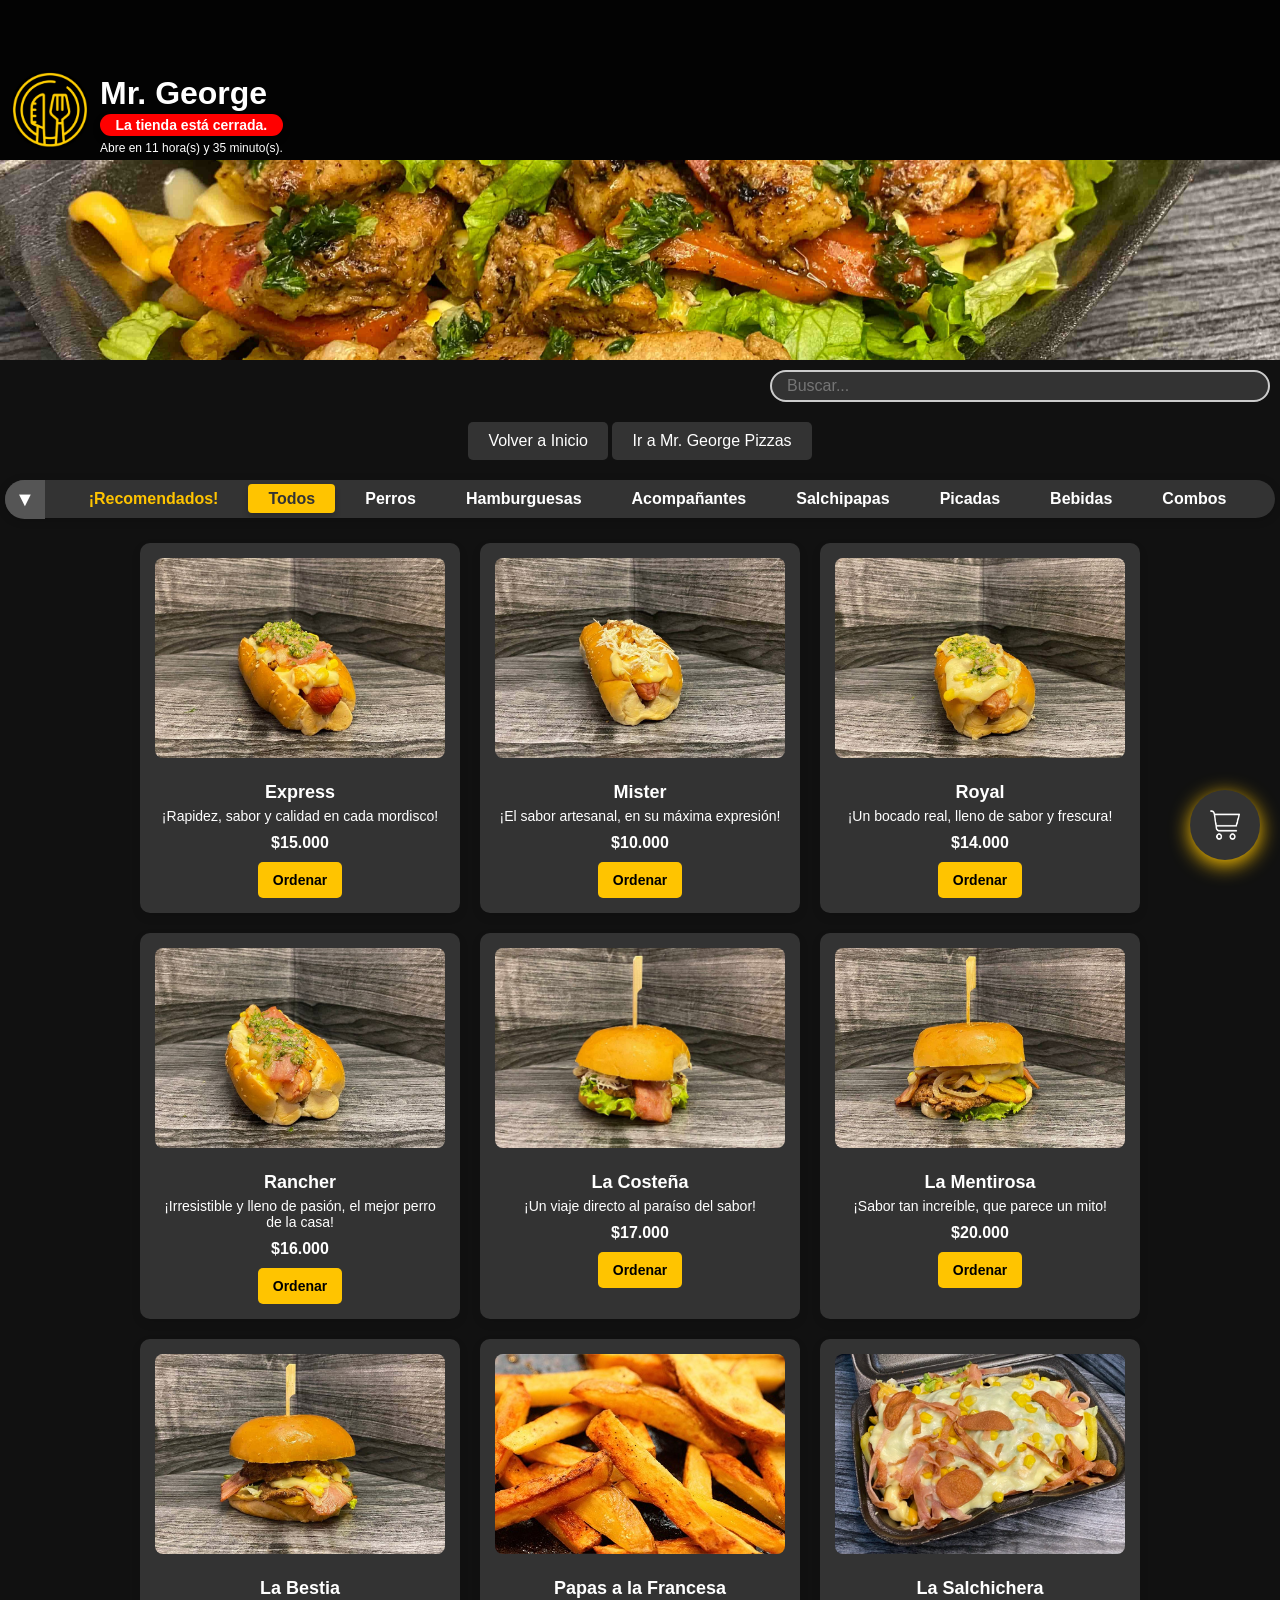
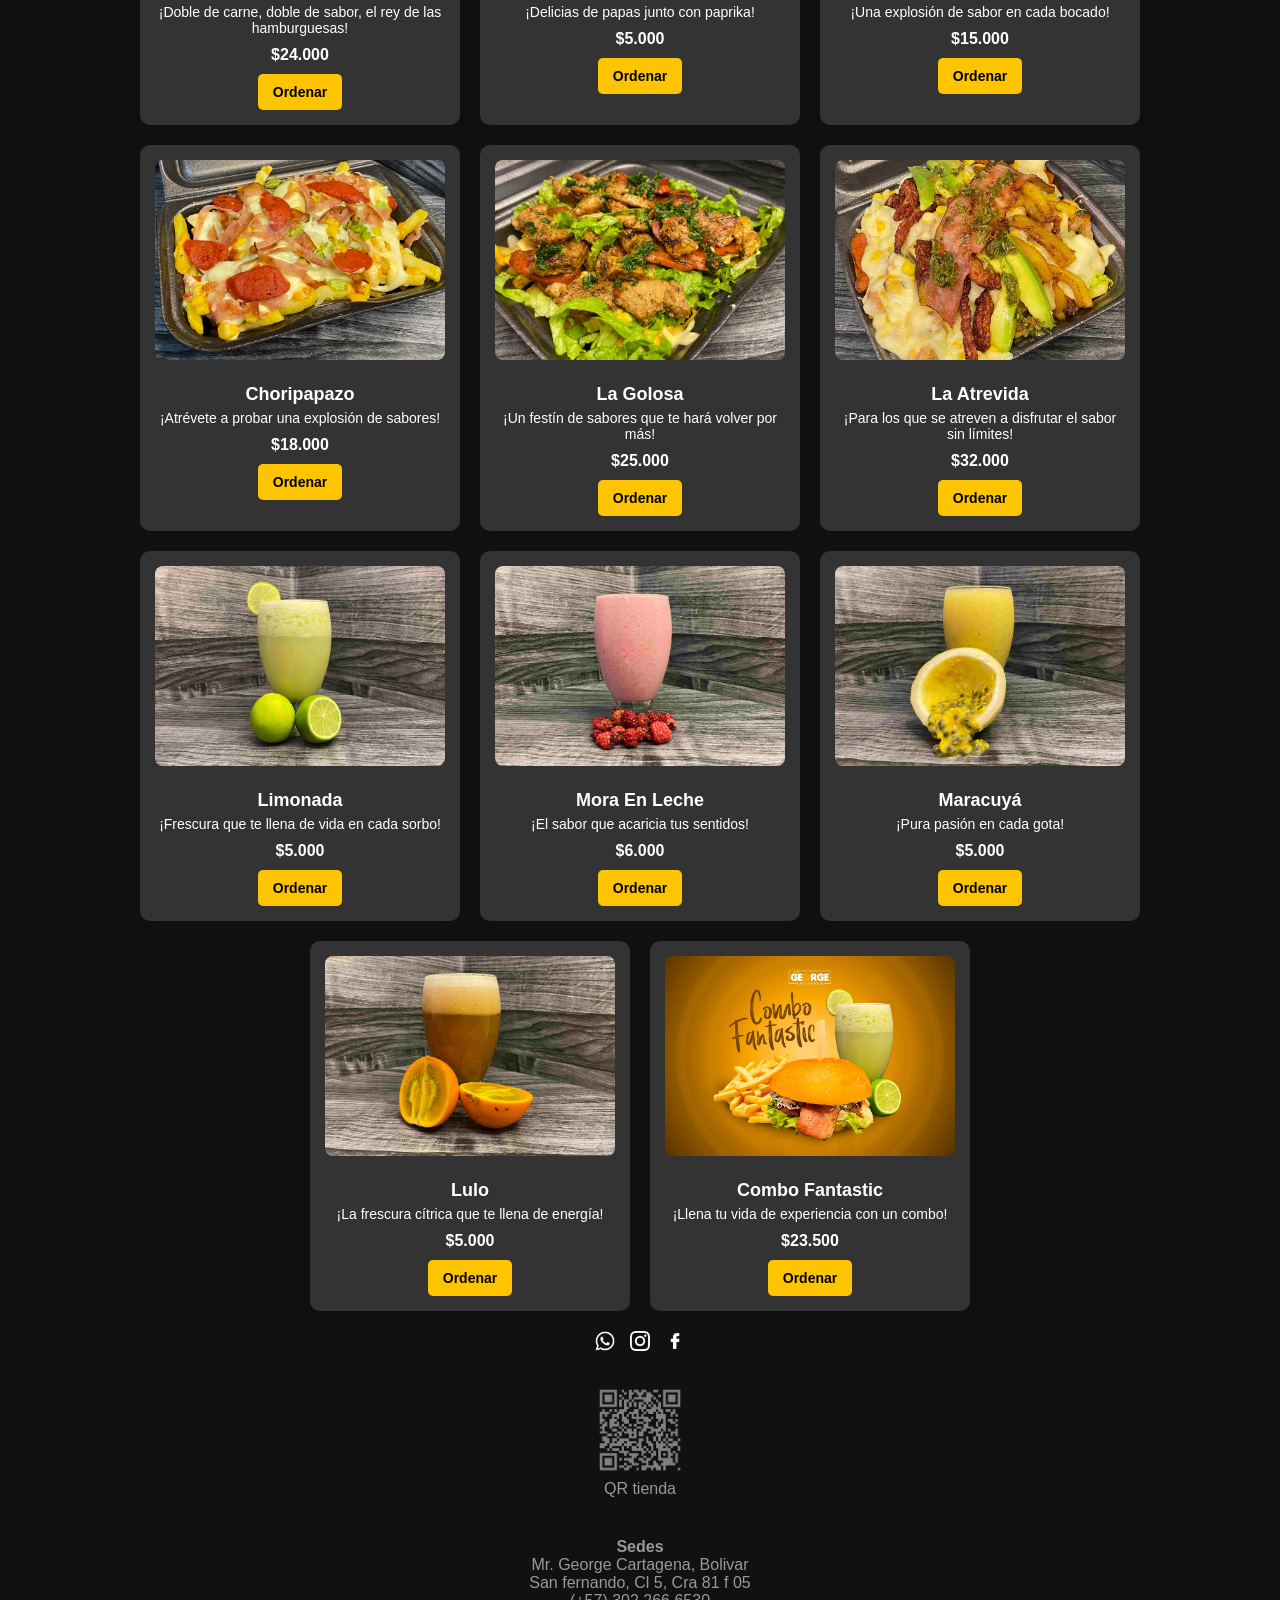
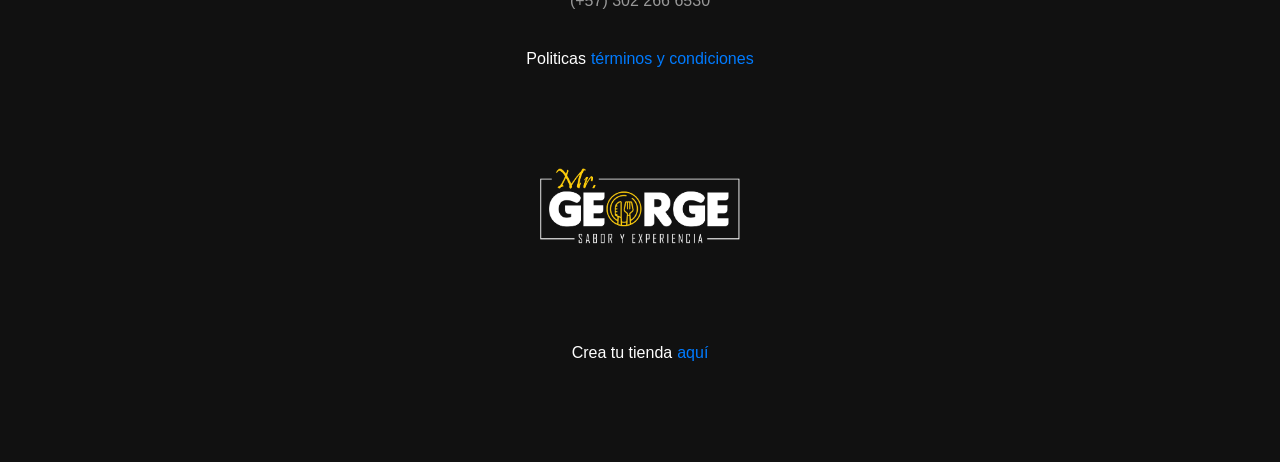
==== index.html @ 13115679 "prueba de tienda con mr pizzas" ====
<!DOCTYPE html>
<html lang="es">

<head>
    <meta charset="UTF-8">
    <meta name="viewport" content="width=device-width, initial-scale=1.0, maximum-scale=1, user-scalable=no">
    <link rel="stylesheet" href="style.css">
    <title>Mr. George</title>
    <link rel="icon" type="image/png" href="icono_tienda_inicio.png">
</head>

<body>

<!-- Animación de carga con una imagen giratoria y texto
<div id="welcome-loader" class="loader" style="display: flex;">
    <img src="img/icono_tienda.png" alt="Cargando..." class="loader-image">
    <p id="welcome-text">Cargando...</p>
</div>-->

    <header>
        <div id="encabezado">
            <!-- Logo -->
            <img id="logo" src="img/iconos/icono_tienda.png" alt="Mr. George"
                onclick="window.location.href='index.html'">

            <div id="textoprincipal">
                <h1>Mr. George</h1>
                <div id="estado-tienda">
                </div>
                <p id="horario-tienda"></p>
    </header>

    <div class="floating-banner">
        <div id="logobarra">
            <img src="img/logo.png" alt="Mr. George">
        </div>

    </div>



    <button id="floating-cart" onclick="window.location.href='carrito.html'">
        <img src="img/iconos/carrito.png" alt="Carrito" id="cart-icon">
        <span id="cart-count">0</span> <!-- Contador para mostrar la cantidad de productos -->
        <div id="notification" class="notification"></div>
    </button>
    </div>

    <button id="scrollTopButton">
        <img src="img/iconos/volverarriba.png" alt="volver arriba" id="volverarribaimg">
    </button>





    <div id="anuncios">
        <img src="anuncios/ILUSTRACION1.jpg" alt="anuncio">
        <!--<p>¡FELIZ NAVIDAD Y UN PRÓSPERO AÑO NUEVO!</p>-->
    </div>

    <div id="buscador">
        <input type="text" id="search-input" placeholder="Buscar..." oninput="searchProducts()">
    </div>

    <div id="seccion-navegacion">
        <button onclick="window.location.href='index.html'">Volver a Inicio</button>
        <button onclick="window.location.href='indexpizza.html'">Ir a Mr. George Pizzas</button>
    </div>

    
    <!-- Menú de navegación -->
    <div id="navegadorylista">
        <div class="dropdown-container">
            <a href="#" class="custom-dropdown-toggle" onclick="toggleCategoryDropdown(event)"><span>▼</span></a>
            <ul class="custom-dropdown-menu">
                <li><a id="recomendadoslist" href="#" onclick="activateCategoryLink('recomendados')">¡Recomendados!</a></li>
                <li><a href="#" onclick="activateCategoryLink('todos')">Todos</a></li>
                <li><a href="#" onclick="activateCategoryLink('perros')">Perros</a></li>
                <li><a href="#" onclick="activateCategoryLink('hamburguesas')">Hamburguesas</a></li>
                <li><a href="#" onclick="activateCategoryLink('acompañantes')">Acompañantes</a></li>
                <li><a href="#" onclick="activateCategoryLink('salchipapas')">Salchipapas</a></li>
                <li><a href="#" onclick="activateCategoryLink('picadas')">Picadas</a></li>
                <li><a href="#" onclick="activateCategoryLink('bebidas')">Bebidas</a></li>
                <li><a href="#" onclick="activateCategoryLink('combos')">Combos</a></li>
            </ul>
        </div>

        <nav>
            <ul>
                <li><a id="recomendados" href="#" onclick="displayProducts('recomendados')">¡Recomendados!</a></li>
                <li><a href="#" onclick="displayProducts('todos')">Todos</a></li>
                <li><a href="#" onclick="displayProducts('perros')">Perros</a></li>
                <li><a href="#" onclick="displayProducts('hamburguesas')">Hamburguesas</a></li>
                <li><a href="#" onclick="displayProducts('acompañantes')">Acompañantes</a></li>
                <li><a href="#" onclick="displayProducts('salchipapas')">Salchipapas</a></li>
                <li><a href="#" onclick="displayProducts('picadas')">Picadas</a></li>
                <li><a href="#" onclick="displayProducts('bebidas')">Bebidas</a></li>
                <li><a href="#" onclick="displayProducts('combos')">Combos</a></li>
            </ul>
        </nav>

    </div>

    <section id="product-list">
        <!-- Los productos se mostrarán aquí dinámicamente -->
    </section>

    <!-- Modal para ver detalles del producto -->
    <div id="product-modal" class="modal">
        <div class="modal-content">
            <span class="close" onclick="closeModal()">&times;</span>
            <h2 id="modal-product-name"></h2>
            <img id="modal-product-image" src="" alt="Imagen del Producto" class="modal-product-image">
            <p id="modal-product-description"></p>

                <!-- Opción para agregar papas (solo para productos con id 1, 2, 3) -->
                <div id="add-fries-container" style="display: none;">
                    <label for="add-fries">¿Deseas agregar papas?</label>
                    <input type="checkbox" id="add-fries" name="add-fries">
                </div>

            <p><strong>$<span id="modal-product-price"></span></strong></p>
            <textarea id="modal-product-instructions" placeholder="Añade tus indicaciones..."></textarea>


            <div class="quantity-control">
                <button type="button" id="decrement" onclick="changeQuantity(-1)">-</button>
            
                <input type="text" id="modal-quantity" value="1" oninput="updateTotalPrice()">
            
                <button type="button" id="increment" onclick="changeQuantity(1)">+</button>
            </div>
            
            <!-- Botón de agregar al carrito, se actualiza con el precio total -->
            <button id="add-to-cart-button" onclick="addToCartFromModal()">Agregar al carrito</button>
            
        </div>
    </div>
    </div>

    <div id="redessociales">
        <a href="https://api.whatsapp.com/message/RR4ZENOC2S25D1?autoload=1&app_absent=0">
            <img src="img/redes/whatsapp.png" alt="Whatsapp" id="logoredes">
        </a>

        <a href="https://www.instagram.com/mr_ge0rge/">
            <img src="img/redes/instagram.png" alt="Instagram" id="logoredes">
        </a>

        <a href="https://www.facebook.com/MISTERGE0RGE">
            <img src="img/redes/facebook.png" alt="Facebook" id="logoredes">
        </a>
    </div>

    <div id="qrcontenedor">
        <img src="img/iconos/qrtienda.png" alt="qrtienda" id="qrtienda">
        <p>QR tienda</p>
    </div>

    <div id="direcciontienda">
        <p><strong>Sedes</strong><br>
            Mr. George Cartagena, Bolivar<br>
            San fernando, Cl 5, Cra 81 f 05<br>
            <span class="telefono">(+57) 302 266 6530</span>
    </div>


    <div class="terms-container">
        <label class="terms-label">
            Politicas<a href="terms.html" target="_blank" class="link">términos y condiciones</a>
        </label>
    </div>


    <div id="fotofinalcontenedor">
        <img src="img/logo.png" alt="Mr George" id="fotofinal">
    </div>

    <div class="creatutienda">
        <label class="creatutienda-label">
            Crea tu tienda<a href="https://wa.me/573022666530?text=%C2%A1Hola!%20Quiero%20crear%20mi%20tienda"
                target="_blank" class="link">aquí</a>
        </label>
    </div>

    <script src="script.js"></script>

</body>

</html>
---- style.css ----
/* Reset básico para eliminar márgenes y rellenos por defecto */
* {
    margin: 0;
    padding: 0;
    box-sizing: border-box;
}

/* Fondo y estilo básico del body */
body {
    font-family: Arial, sans-serif;
    background-color: #111;
    color: #333;
}


/* Estilo del loader de bienvenida */
.loader {
    position: fixed;
    top: 0;
    left: 0;
    width: 100%;
    height: 100%;
    background-color: #333; /* Fondo oscuro */
    display: flex;
    justify-content: center;
    align-items: center;
    z-index: 9999;
    flex-direction: column; /* Alinea el texto y la imagen en una columna */
    text-align: center; /* Centra el texto */
}

/* Estilo para la imagen */
.loader-image {
    width: 100px; /* Ajusta el tamaño de la imagen */
    height: 100px;
    animation: pulse 1.5s ease-in-out infinite; /* Animación de palpitar */
    margin-bottom: 15px; /* Espacio entre la imagen y el texto */
}

/* Animación de palpitar (escala hacia arriba y hacia abajo) */
@keyframes pulse {
    0% {
        transform: scale(1); /* Tamaño original */
    }
    50% {
        transform: scale(1.2); /* Aumenta el tamaño */
    }
    100% {
        transform: scale(1); /* Vuelve al tamaño original */
    }
}

/* Estilo para el texto */
#welcome-text {
    font-size: 18px;
    color: #fff; /* Color blanco para el texto */
    animation: fadeInText 6s ease-out; /* Animación para que el texto aparezca con efecto */
}












/* Encabezado del menú */
header {
    /*background-image: url('img/Mr.\ George\ foto.jpg');*/
    background-size: cover;
    background-position: center;
    background-repeat: no-repeat;
    background-color: rgba(0, 0, 0, 0.8);
    background-blend-mode: darken;
    height: 100%;                /* Hace que el fondo ocupe toda la altura de la ventana */
    margin: 0;
    color: white;
    display: flex;
    justify-content: space-between;
    align-items: center;
}

.floating-banner {
    position: fixed;
    top: 0;
    left: 0;
    width: 100%;
    height: 60px;
    background-color: #222;
    color: #fff;
    display: flex;
    justify-content: center; /* Centra el logotipo */
    align-items: center; /* Centra verticalmente */
    z-index: 1000;
    transition: transform 0.3s ease;
    box-sizing: border-box;
}

#logobarra {
    justify-content: center;
}

#logobarra img{
    width: 110px;
    height: auto;
}

#qrcontenedor {
    display: flex;
    flex-direction: column; /* Organiza los elementos en una columna */
    justify-content: center; /* Centra horizontalmente */
    align-items: center; /* Centra verticalmente */
    margin-top: 25px;
    color: #999;
}

#qrtienda {
    width: 100px;
    height: auto;
    filter: invert(50%) brightness(100%); /* Cambio de color a blanco */
}


#scrollTopButton {
    height: 45px;
    width: 45px;
    display: none;
    position: fixed;
    bottom: 130px;
    right: 32px;
    background-color: #333;
    color: white;
    border: none;
    padding: 10px;
    font-size: 0px;
    cursor: pointer;
    border-radius: 82%;
    z-index: 1000;
    transition: opacity 0.3s ease;
    box-shadow: 0 2px 50px #ffc400;
}

#scrollTopButton:hover {
    background-color: #222;
}

#volverarribaimg{
    width: 25px;
    
}

#anuncios {
    width: 100%;
    margin: 0;
    height: 200px; /* Altura máxima del contenedor */
    overflow: hidden; /* Recorta cualquier contenido que sobrepase la altura */
    position: relative; /* Necesario para posicionar el texto sobre la imagen */
  }
  
  /* Estilo base para las imágenes */
  #anuncios img {
    width: 100%;
    height: 200px; /* Asegura que la imagen no sobrepase la altura del contenedor */
    object-fit: cover; /* Mantiene la proporción de la imagen */
    position: absolute; /* Necesario para animar la imagen sobre el contenedor */
    top: 0;
    left: 0;
    opacity: 0; /* Por defecto, las imágenes están ocultas */
    transition: opacity 1s ease-in-out; /* Transición de opacidad para desvanecimiento */
    z-index: 0; /* Asegura que las imágenes estén debajo de la capa negra */
  }
  
  /* Imagen activa (visible) */
  #anuncios img.active {
    opacity: 1;
  }
  
  /* Capa negra semi-transparente sobre las imágenes */
  #anuncios::before {
    content: "";
    position: absolute;
    top: 0;
    left: 0;
    width: 100%;
    height: 100%;
    /*background-color: rgba(0, 0, 0, 0.5); /* Capa negra con opacidad */
    z-index: 1; /* Se coloca encima de las imágenes */
  }

/* Texto sobre la imagen */
#anuncios p {
    text-align: center;
    position: absolute;
    top: 50%;
    left: 50%;
    transform: translate(-50%, -50%); /* Centrado absoluto */
    font-size: 15px;
    color: #FFF;
    z-index: 2; /* Asegura que el texto esté encima de la capa negra */
}


#seccion-navegacion {
    text-align: center;
    margin: 20px 0;
}

#seccion-navegacion button {
    background-color: #333;
    color: white;
    border: none;
    padding: 10px 20px;
    font-size: 16px;
    border-radius: 5px;
    cursor: pointer;
    transition: background-color 0.3s ease;
}

#seccion-navegacion button:hover {
    background-color: #555;
}

#redessociales {
    display: flex;
    justify-content: center;
    gap: 15px;
}

#logoredes {
    width: 20px;
    height: 20px;
    filter: invert(1) hue-rotate(180deg);
    transition: transform 0.3s ease, filter 0.3s ease;
}

#logoredes:hover {
    transform: scale(1.2);
    filter: invert(0.8) hue-rotate(360deg);
}

#direcciontienda{
    color: #999;
}

.telefono {
    color: inherit;          /* Toma el color del texto circundante */
    text-decoration: none;    /* Quita el subrayado */
    color: #999;  /* Un color llamativo pero suave, como un tono anaranjado */
}



/*horario*/
/* Estilo general para el mensaje de estado */
#estado-tienda {
    font-size: 14px;              /* Tamaño de texto moderado */
    font-weight: bold;             /* Texto en negrita para destacar */
    text-align: center;            /* Centrar el texto */
    padding: 1px ;            /* Espacio alrededor del texto */
    border-radius: 12px;           /* Bordes redondeados */
    max-width: 250px;              /* Ancho máximo del contenedor */
    margin: 2px auto;             /* Centramos el contenedor */
    transition: all 0.3s ease;     /* Transición suave de color */
    box-shadow: 0 4px 10px rgba(0, 0, 0, 0.1); /* Sombra suave */
    opacity: 0;                    /* Inicialmente invisible */
    animation: fadeIn 1s forwards; /* Animación de aparición */
}

/* Estilo cuando la tienda está abierta */
#estado-tienda.abierto {
    background-color: #27ae27;     /* Fondo verde claro */
    color: #fff;                /* Texto verde */
    padding: 3px 5px;
}

#estado-tienda.reserva {
    background-color: orange;     /* Fondo naranja claro */
    color: #fff;                /* Texto naranja */
    padding: 3px 5px;
}

  /* Estilo cuando la tienda está cerrada */
#estado-tienda.cerrado {
    background-color: #ff0000;     /* Fondo rojo claro */
    color: #fff;                /* Texto rojo */
    padding: 3px 5px;
}



#textoprincipal p{
    margin-top: 5px;
    font-size: 12px;
    animation: fadeIn 1s forwards; /* Animación de aparición */
}

  /* Animación de aparición */
@keyframes fadeIn {
    from { opacity: 0; }
    to { opacity: 1; }
}

/* Estilo para el input de búsqueda */

#buscador{
    display: flex;
    justify-content: right;
    margin: 10px;
}

#search-input {
    color: #fff;
    width: 100%; /* Asegura que el campo de búsqueda ocupe todo el ancho disponible */
    max-width: 500px; /* Limita el ancho máximo del input */
    padding: 5px 15px; /* Espaciado interno para hacerlo más cómodo */
    font-size: 16px; /* Tamaño de texto cómodo para leer */
    border: 2px solid #ccc; /* Borde gris claro */
    border-radius: 25px; /* Bordes redondeados */
    background-color: #333; /* Fondo suave para el input */
    transition: border-color 0.3s ease, box-shadow 0.3s ease; /* Transiciones suaves para los efectos de focus */
    outline: none; /* Elimina el contorno por defecto */
    box-sizing: border-box; /* Asegura que el padding no afecte el tamaño total del input */
}

/* Estilo cuando el input está enfocado (focus) */
#search-input:focus {
    border-color: #ffc400; /* Cambia el color del borde cuando se enfoca */
    box-shadow: 0 0 8px #ffc400; /* Agrega una sombra verde suave */
}

/* Estilo cuando el input tiene texto (opcional) */
#search-input:not(:placeholder-shown) {
    border-color: #8e8e8e; /* Cambia el color del borde cuando hay texto en el campo */
}


#direcciontienda{
    margin-top: 40px;
    margin-bottom: 40px;
    text-align: center;

}


/* Estilo del contenedor de términos y condiciones */
.terms-container {
    text-align: center;
    margin: 20px 0;
    font-size: 16px;
    color: #fff;
}

/* Estilo del checkbox y enlace */
.terms-label {
    align-items: center;
}

.link {
    color: #007bff;
    text-decoration: none;
    margin-left: 5px;
}

.terms-link:hover {
    text-decoration: underline;
}


#fotofinalcontenedor {
    margin-top: 100px;
    margin-bottom: 100px;
    display: flex;
    justify-content: center; /* Centra horizontalmente */
    align-items: center; /* Centra verticalmente si es necesario */
    width: 100%; /* Establece una altura mínima para el contenedor (puedes ajustarla según tus necesidades) */
}

#fotofinal {
    width: 200px;
    height: auto;
}


.creatutienda{
    text-align: center;
    padding-bottom: 100px;
    font-size: 16px;
    color: #fff;
}

.creatutienda-label{
    align-items: center; 
}

/* Estilo del botón */
#confirmButton {
    padding: 10px 20px;
    font-size: 16px;
    background-color: #555;
    color: white;
    border: none;
    border-radius: 5px;
    cursor: not-allowed; /* Aparece desactivado inicialmente */
}

#confirmButton:enabled {
    background-color: #28a745;
    cursor: pointer;
}








/* Estilos para la notificación */
.notification {
    position: absolute;
    top: 10px;
    left: 10px;
    background-color: #333; /* Color de fondo */
    color: white;
    padding: 5px 10px;
    border-radius: 20px;
    font-size: 12px;
    font-weight: bold;
    opacity: 0;
    visibility: hidden;
    transition: opacity 0.3s ease, visibility 0.3s ease;
    margin-right: 30px;
}

.notification.show {
    opacity: 1;
    visibility: visible;
}

#encabezado{
   /*padding-left: 15px;*/
    margin-top: 60px;
    display: flex;
    width: 100%;
}

#logo{
    width: 80px;
    height: 80px;
    margin: 10px;
}

header h1 {
    margin-top: 15px;
}









/* Responsividad */
@media (max-width: 768px) {
    header h1 {
        font-size: 1.5rem;
    }

    .product-item {
        padding: 10px;
    }

    .product-item h3 {
        font-size: 1rem;
    }

    .product-item p {
        font-size: 0.9rem;
    }

    .product-item button {
        font-size: 0.9rem;
    }
}



#navegadorylista{
    display: flex;
    justify-content: space-between;
    background-color: #333;
    margin: 5px;
    border-radius: 50px;
    align-items: center;
}


/* Estilos para barra de categorias */
nav {
    margin-top: 10px;
    margin: 0px;
    width: 100%;
    padding: 10px 15px;
    border-radius: 50px; /* Bordes redondeados */
    box-shadow: 0 2px 10px rgba(0, 0, 0, 0.2); /* Sombra suave */
    overflow-x: auto; /* Activa el desplazamiento horizontal cuando es necesario */
    white-space: nowrap; /* Evita que los elementos se desborden en varias líneas */
    display: flex; /* Activamos Flexbox */
    justify-content: center; /* Centra los elementos horizontalmente */
    align-items: center; /* Alinea los elementos verticalmente */
    max-height: 40px; /* Limita la altura del nav para evitar el desplazamiento vertical */
    overflow-y: hidden; /* Bloquea el desplazamiento vertical */
}

/* Estilos para la lista de categorías */
nav ul {
    list-style-type: none; /* Elimina los puntos de la lista */
    margin: 0;
    padding: 0;
    display: inline-flex; /* Usamos flex en línea para mantener los elementos en una fila */
    gap: 10px; /* Espaciado entre los elementos */
}

/* Estilos para los elementos de la lista */
nav ul li {
    display: inline-block;
}

/* Estilos para los enlaces */
nav ul li a {
    text-decoration: none;
    color: #fff;
    font-size: 16px;
    font-weight: 600;
    padding: 6px 20px;
    border-radius: 4px;
    position: relative;
    transition: background-color 0.3s ease, color 0.3s ease, transform 0.3s ease, box-shadow 0.3s ease;
}

/* Efecto hover */
nav ul li a:hover {
    color: #fff;
    transform: translateY(-3px);
}

/* Estilo para el enlace activo */
nav ul li a.active {
    background-color: #ffc400; /* Color de fondo cuando está seleccionado */
    color: #333; /* Cambia el color del texto cuando está activo */
    box-shadow: 0 4px 6px rgba(0, 0, 0, 0.2); /* Agrega una sombra para mayor énfasis */
}

/*solo para el li recomendado*/ 
#recomendados {
    color: #ffc400;
    margin-left: 35px;
}


#recomendados.active{
    color: #000000;
}

#recomendadoslist{
    color: #ffc400;
}

#recomendadoslist:hover {
color: #333;
}



/* Estilo para el contenedor del dropdown fuera del nav */
.dropdown-container {
    position: absolute;
    display: flex;
    text-align: center;
    justify-content: center;
    margin-left: 0px;
    z-index: 1;
    border-top-left-radius: 25px;
    border-bottom-left-radius: 25px;
    background-color: #555;
    width: 40px;
    height: 39px;
}

/* Estilo para el enlace de "Categorías" */
.custom-dropdown-toggle {
    display: flex;
    text-decoration: none;
    color: #fff;
    font-size: 20px;
    align-items: center;
    padding: 6px 10px;
    transition: background-color 0.3s ease, transform 0.3s ease;
}


/* Efecto hover para el enlace de "Categorías" */
.custom-dropdown-toggle:hover {
    color: #ffc400;
}


/* Submenú oculto por defecto */
.custom-dropdown-menu {
    display: none;  /* Inicialmente oculto */
    position: absolute;
    top: 100%;  /* Coloca el submenú justo debajo del enlace */
    left: 0;
    background-color: #333;
    border-radius: 4px;
    padding: 10px;
    box-shadow: 0 4px 10px rgba(0, 0, 0, 0.3);
    z-index: 1000;
    min-width: 150px;  /* Asegura que el submenú tenga un ancho suficiente */
}

/* Mostrar el submenú cuando se activa la clase "open" */
.custom-dropdown-menu.open {
    display: block;  /* Muestra el submenú */
}

/* Estilo para los enlaces dentro del submenú */
.custom-dropdown-menu a {
    color: #fff;
    padding: 8px 15px;
    display: block;  /* Hace que los enlaces se apilen verticalmente */
    text-decoration: none;
    font-size: 14px;
    transition: background-color 0.3s ease, color 0.3s ease;
}

/* Efecto hover para los ítems del submenú */
.custom-dropdown-menu a:hover {
    background-color: #ffc400;
    color: #333;
}







/* Media query para pantallas más pequeñas */
@media (max-width: 768px) {
    nav {
        padding: 10px 10px; /* Reducir el padding en pantallas pequeñas */
        overflow-y: hidden; /* Evita el desplazamiento vertical */
    }

    nav ul {
        display: flex; /* Usar flex para mantener las categorías en una fila */
        overflow-x: auto; /* Habilitar desplazamiento horizontal si el contenido es más largo que el contenedor */
        -webkit-overflow-scrolling: touch; /* Habilitar desplazamiento suave en iOS */
        gap: 10px; /* Espacio entre las categorías */
        margin-top: 5px;
        padding-bottom: 10px; /* Espacio inferior para evitar que se corte el scroll */
    }

    nav ul li {
        padding-top: 6px;
        display: inline-block; /* Los elementos siguen estando en una fila */
        white-space: nowrap; /* Evitar que las categorías se rompan en varias líneas */
    }
}




/* Estilo para el botón del carrito flotante */
#floating-cart {
    position: fixed;
    bottom: 40px;
    right: 20px;
    background-color: #333;
    border: none;
    border-radius: 60px;
    box-shadow: 0 5px 20px #ffc400;
    cursor: pointer;
    z-index: 1000;
    padding: 10px;
    overflow: hidden;
    width: 70px;
    height: 70px;
    transition: width 0.5s ease-in-out, height 0.5s ease-in-out;
    display: flex;
    align-items: center;
    justify-content: center;
}

#floating-cart.expanded {
    width: 220px;
    height: 60px;
}

/* Efecto de hover en el carrito */
#floating-cart:hover {
    transform: scale(1.1); /* Aumenta ligeramente el tamaño del carrito */
    box-shadow: 0 5px 30px #ffc400;
}

/* Estilo para la imagen del carrito */
#cart-icon {
        filter: invert(100%) brightness(100%); /*cambio de color a blanco*/
        width: 30px;
        height: 30px;
    }


/* Contador de productos en el carrito */
#cart-count {
    display: none; /* Oculta el contador inicialmente */
    position: absolute;
    top: 10px; /* Ajusta para centrar sobre el botón */
    right: 10px; /* Ajusta para centrar sobre el botón */
    background-color: red;
    color: white;
    border-radius: 50%;
    padding: 4px 8px;
    font-size: 12px;
    font-weight: bold;
    display: flex;
    align-items: center;
    justify-content: center;
    box-shadow: 0 2px 4px rgba(0, 0, 0, 0.2);
    z-index: 1200; /* Mayor que el #floating-cart */
}

/* Estilos para el contenedor de la lista de productos */
#product-list {
    display: flex;
    flex-wrap: wrap; /* Permite que los elementos de producto se envuelvan en varias filas */
    gap: 20px; /* Espacio entre los productos */
    justify-content: center; /* Centra los productos en el contenedor */
    padding: 20px; /* Espaciado alrededor del contenedor */
}

/* Estilos para cada elemento de producto */
.product-item {
    background-color: #333; /* Fondo blanco para los productos */
    border-radius: 10px; /* Bordes redondeados */
    box-shadow: 0 4px 10px rgba(0, 0, 0, 0.1); /* Sombra suave */
    overflow: hidden; /* Asegura que los bordes se mantengan redondeados */
    width: 320px; /* Ancho fijo para los productos */
    padding: 15px; /* Espaciado interno */
    text-align: center; /* Centra el texto dentro del producto */
    transition: transform 0.2s ease, box-shadow 0.3s ease; /* Animación suave */
}

/* Efecto de hover en cada producto */
.product-item:hover {
    transform: translateY(-5px); /* Levanta el producto ligeramente */
}

/* Estilos para la imagen del producto */
.product-image {
    width: 100%; /* Ajuste completo al ancho del contenedor */
    height: 200px; /* Altura fija para un tamaño uniforme */
    object-fit: cover; /* Recorta la imagen para llenar el contenedor */
    border-radius: 8px; /* Bordes redondeados en la imagen */
    margin-bottom: 10px; /* Espacio debajo de la imagen */
}


/* Estilos para el nombre del producto */
.product-item h3 {
    font-size: 18px;
    color: #fff;
    margin: 10px 0 5px; /* Espaciado superior e inferior */
    font-weight: bold;
}

/* Estilos para la descripción del producto */
.product-item p {
    font-size: 14px;
    color: #fff;
    margin-bottom: 10px; /* Espacio debajo de la descripción */
}

/* Estilo para el precio del producto */
.product-item p strong {
    font-size: 16px;
    color: #fff; /* Color naranja para el precio */
}


#contenedorcontadorcarrito{
    position: relative;
    display: inline-block;
}

.product-quantity{
    position: absolute;
    top: -10px; /* Ajusta según sea necesario */
    right: -10px; /* Ajusta según sea necesario */
    background-color: red; /* Fondo para destacar el contador */
    color: white; /* Color del texto */
    font-size: 12px; /* Tamaño del texto */
    font-weight: bold; /* Resaltar texto */
    border-radius: 50%; /* Forma circular */
    padding: 5px; /* Espaciado interno */
    min-width: 20px; /* Asegura un tamaño mínimo */
    height: 60%;
    text-align: center; /* Centra el texto */
    box-shadow: 0 2px 4px rgba(0, 0, 0, 0.2); /* Sombra opcional */

}


/* Estilo para el botón de ordenar */
.product-item button {
    background-color: #ffc400; /* Fondo naranja */
    color: #000000; /* Texto blanco */
    border: none;
    border-radius: 5px;
    padding: 10px 15px;
    font-size: 14px;
    font-weight: bold;
    cursor: pointer;
    transition: background-color 0.3s ease; /* Efecto suave al hacer hover */
}




/* Estilos generales el modal de producto unico */
.modal {
    display: none; /* Oculta el modal por defecto */
    position: fixed;
    top: 0;
    left: 0;
    width: 100%;
    height: 100%;
    background-color: rgba(0, 0, 0, 0.5); /* Fondo oscuro transparente */
    justify-content: center; /* Centra horizontalmente */
    align-items: center; /* Centra verticalmente */
    z-index: 1000; /* Se asegura de estar al frente */
    backdrop-filter: blur(5px); /* Aplica el desenfoque al fondo */
}

.modal-content {
    background-color: #222;
    border-radius: 10px;
    width: 90%;
    max-width: 500px;
    max-height: 80%; /* Limita la altura máxima del modal */
    padding: 20px;
    text-align: center;
    box-shadow: 0 0px 100px #ffae00; /* Sombra alrededor del modal */
    animation: fadeIn 0.2s ease; /* Animación de entrada */
    position: relative; /* Necesario para posicionar elementos internos */
    overflow-y: auto; /* Habilita el scroll vertical si el contenido excede la altura */
}

/* Animación de entrada del modal */
@keyframes fadeIn {
    from { opacity: 0; transform: translateY(-20px); }
    to { opacity: 1; transform: translateY(0); }
}

/* Icono de cierre */
.modal .close {
    position: absolute;
    top: 15px;
    right: 20px;
    font-size: 40px;
    color: #aaa;
    cursor: pointer;
    transition: color 0.1s ease;
}

.modal .close:hover {
    color: #ff0000;
}

/* Título del producto */
.modal-content h2 {
    font-size: 24px;
    color: #ffffff;
    margin-bottom: 15px;
    margin-top: 20px;
}

/* Imagen del producto en el modal */
.modal-product-image {
    width: 100%;
    max-height: 200px;
    object-fit: cover;
    border-radius: 8px;
    margin-bottom: 15px;
}

/* Descripción y precio */
.modal-content p {
    font-size: 14px;
    color: #ffffff;
    margin-top: 10px;
}

/* Precio del producto */
.modal-content p strong {
    font-size: 18px;
    color: #ffffff; /* Color naranja para destacar el precio */
}

/* Área de texto para las indicaciones */
#modal-product-instructions {
    width: 100%;
    height: 80px;
    padding: 10px;
    margin: 15px 0;
    border: 1px solid #ddd;
    border-radius: 5px;
    resize: none;
    font-size: 14px;
    background-color: #444;
    color: #ffffff;
    transition: border-color 0.3s ease;
}

#modal-product-instructions:focus {
    border-color: #ffffff; 
    outline: none;
}


#Eligetamaño,
#Eligeborde, 
#Eligeadiccionales,
#Eligesabores {
    font-size: 15px;
    font-weight: bold;
    color: #000000;
    margin-top: 20px;
    text-align: center;
    background-color: #ffc400; /* Fondo amarillo */
    opacity: 0.8;
    padding: 5px; /* Espaciado interno */
}

/* Estilo general para los contenedores */
#modal-size-container,
#modal-checkbox-container,
#modal-additional-container,
#modal-flavor-container {
  margin-top: 20px;
  padding: 10px;
  border: 1px solid #ffffff50;
  border-radius: 8px;
}



/* Títulos opcionales para las secciones */
#modal-size-container::before,
#modal-checkbox-container::before
#modal-additional-container::before,
#modal-flavor-container::before {
  content: attr(data-title);
  display: block;
  font-size: 18px;
  font-weight: bold;
  margin-bottom: 10px;
  color: #333;
}

/* Estilo para los elementos dentro de los contenedores */
#modal-size-container label,
#modal-checkbox-container label,
#modal-additional-container label,
#modal-flavor-container label {
  display: flex;
  align-items: center;
  margin-bottom: 10px;
  font-size: 16px;
  color: #ffffff;
  opacity: 0.7;
  cursor: pointer;
}

#modal-size-container input[type="checkbox"],
#modal-checkbox-container input[type="checkbox"],
#modal-additional-container input[type="checkbox"],
#modal-flavor-container input[type="checkbox"] {
  appearance: none; /* Elimina el estilo predeterminado del checkbox */
  width: 20px;
  height: 20px;
  border: 2px solid #ccc;
  border-radius: 4px;
  margin-right: 10px;
  outline: none;
  cursor: pointer;
  transition: all 0.3s ease;

}

#modal-size-container input[type="checkbox"]:checked,
#modal-checkbox-container input[type="checkbox"]:checked,
#modal-additional-container input[type="checkbox"]:checked,
#modal-flavor-container input[type="checkbox"]:checked {
  background-color: #ffffff; /* Fondo verde al seleccionar */
  border-color: #ffffff; /* Borde verde al seleccionar */
  position: relative;
}

#modal-size-container input[type="checkbox"]:checked::after,
#modal-checkbox-container input[type="checkbox"]:checked::after,
#modal-additional-container input[type="checkbox"]:checked::after,
#modal-flavor-container input[type="checkbox"]:checked::after {
  content: '✔'; /* Símbolo de chulo */
  color: rgb(0, 0, 0); /* Color del chulo */
  font-size: 14px; /* Tamaño del chulo */
  font-weight: bold;
  position: absolute;
  top: 50%;
  left: 50%;
  transform: translate(-50%, -50%); /* Centra el chulo dentro del checkbox */
}

#modal-size-container input[type="checkbox"]:hover,
#modal-checkbox-container input[type="checkbox"]:hover
#modal-additional-container input[type="checkbox"]:hover,
#modal-flavor-container input[type="checkbox"]:hover {
  border-color: #888; /* Color del borde al pasar el mouse */
  box-shadow: 0 0 5px rgba(0, 0, 0, 0.2);
}

/* Estilo dedectar contenedor vacio si no se ha elegido chekbox */
.highlight-error {
    border: 2px solid red !important;
    border-radius: 5px;
    animation: shake 0.3s ease-in-out;
  }
  
  @keyframes shake {
    0%, 100% {
      transform: translateX(0);
    }
    25% {
      transform: translateX(-5px);
    }
    50% {
      transform: translateX(5px);
    }
    75% {
      transform: translateX(-5px);
    }
  }

/* Botón de agregar al carrito */
.modal-content button {
    background-color: #ffc400;
    color: #000;
    border: none;
    border-radius: 5px;
    padding: 12px 20px;
    font-size: 16px;
    font-weight: bold;
    cursor: pointer;
}



/* Media query para pantallas pequeñas */
@media (max-width: 500px) {
    .modal-content {
        padding: 15px;
    }

    .modal .close {
        top: 10px;
        right: 15px;
    }
}

.quantity-control {
    justify-content: center;
    margin-bottom: 10px;
    display: flex;
    align-items: center;
    gap: 8px; /* Espacio entre el input y los botones */
}

.quantity-control button {
    width: 30px; /* Ajusta el ancho del botón */
    height: 39px; /* Ajusta la altura del botón */
    display: flex;
    align-items: center;
    justify-content: center;
    font-size: 20px; /* Tamaño de la fuente del símbolo */
    font-weight: bold; /* Hace que el símbolo se vea más definido */
    background-color: #666;
    cursor: pointer;
    border-radius: 50%; /* Ajusta la redondez del botón */
}

.quantity-control input {
    width: 60px; /* Ajusta el ancho del campo de cantidad */
    height: 40px;
    text-align: center; /* Centra el texto del campo de cantidad */
    font-size: 16px;
    border: 1px solid #ccc;
    border-radius: 4px;
    background-color: #333;
    color: #fff;
}
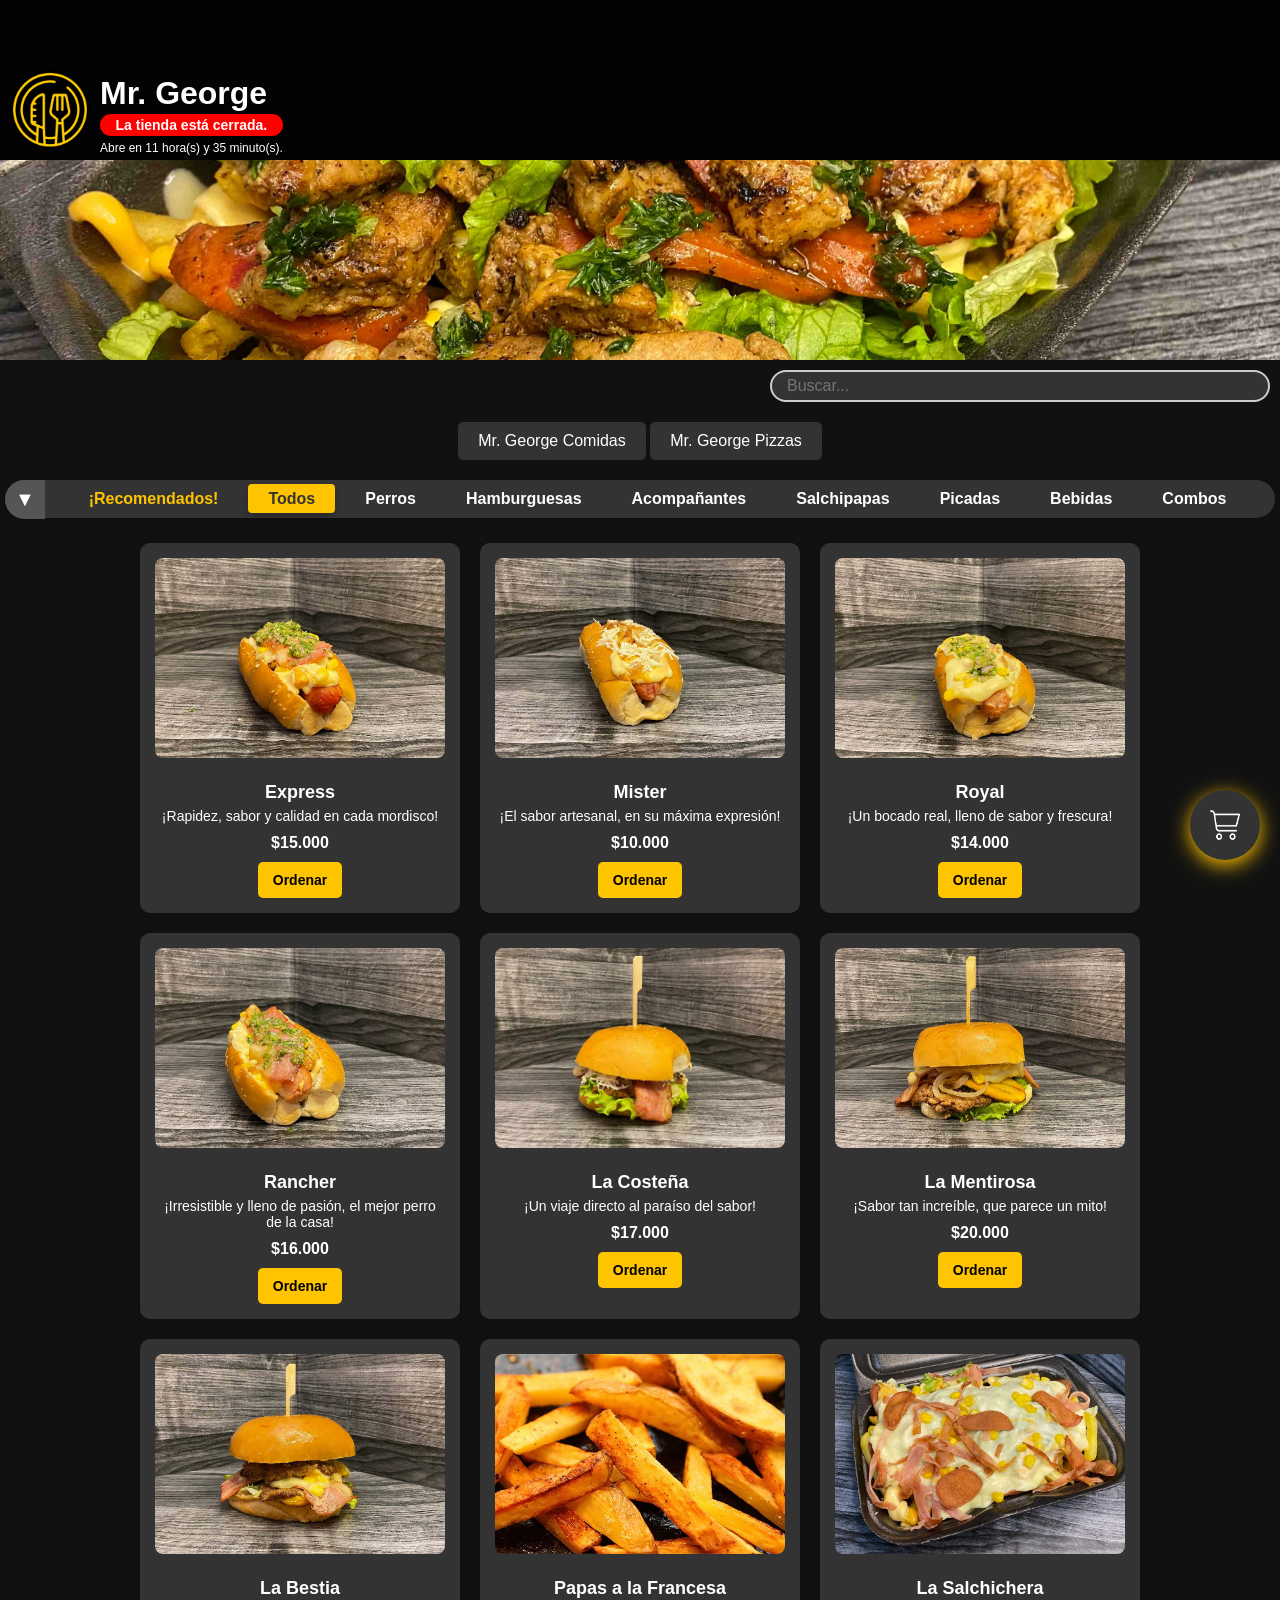
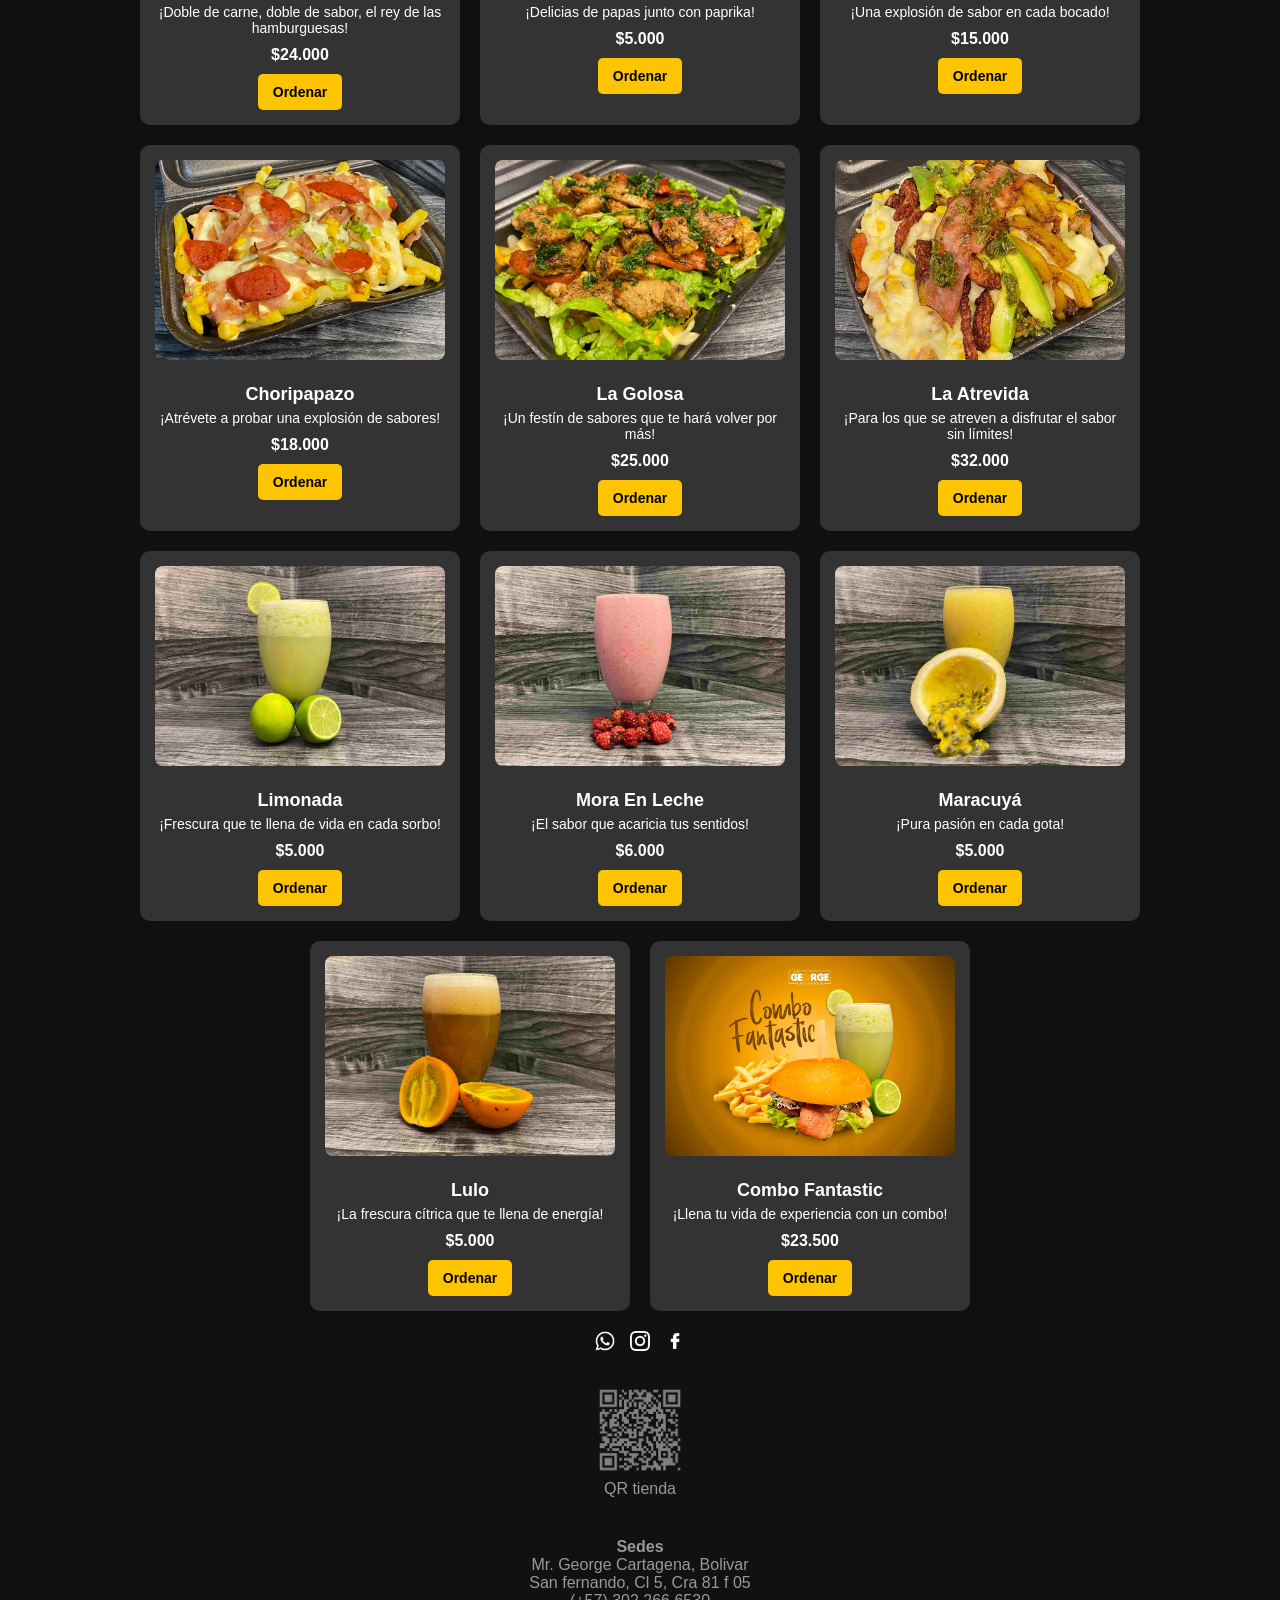
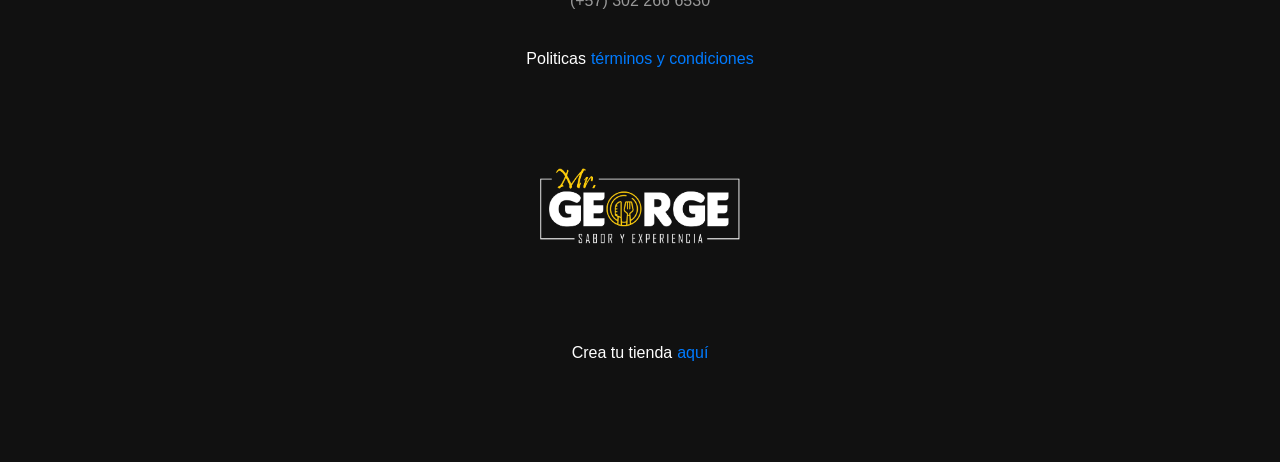
==== commit a914c18e: "prueba de botonones close" ====
--- a/index.html
+++ b/index.html
@@ -64,8 +64,8 @@
     </div>
 
     <div id="seccion-navegacion">
-        <button onclick="window.location.href='index.html'">Volver a Inicio</button>
-        <button onclick="window.location.href='indexpizza.html'">Ir a Mr. George Pizzas</button>
+        <button onclick="window.location.href='index.html'">Mr. George Comidas</button>
+        <button onclick="window.location.href='indexpizza.html'">Mr. George Pizzas</button>
     </div>
 
     
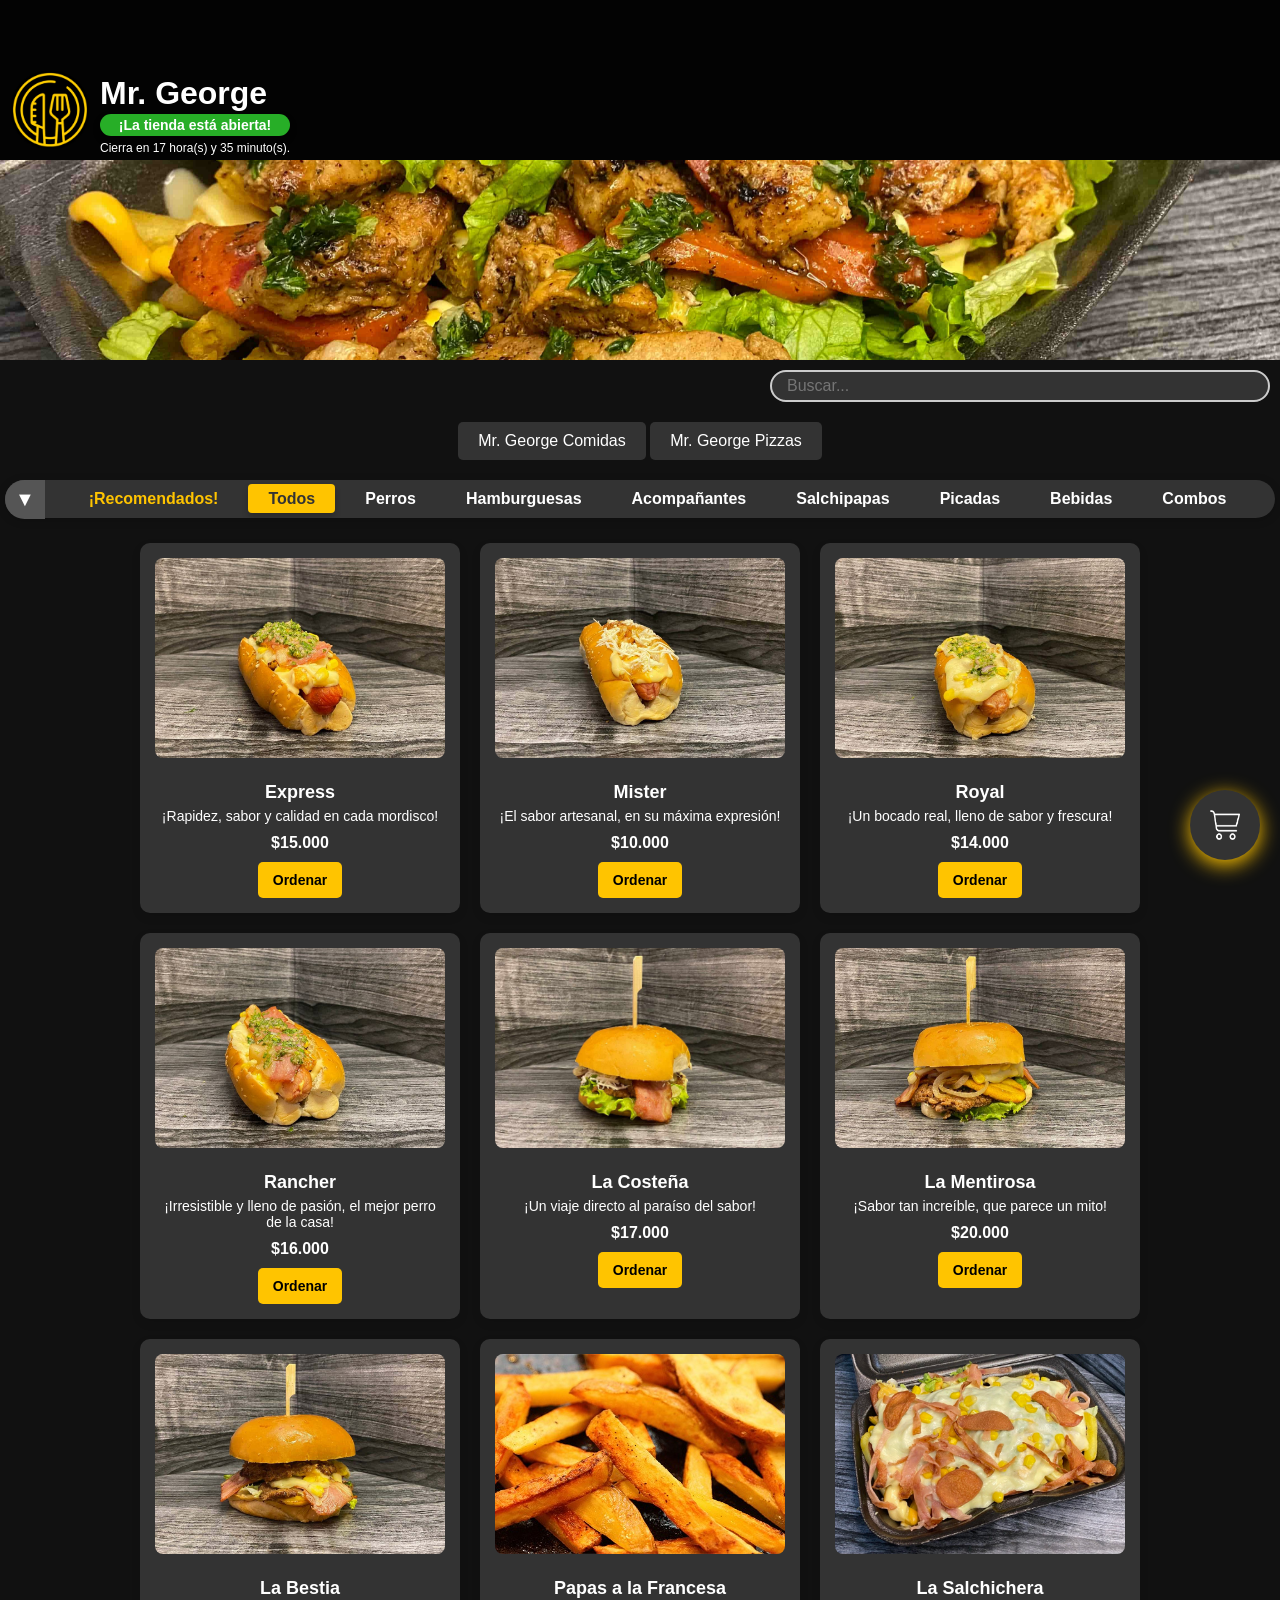
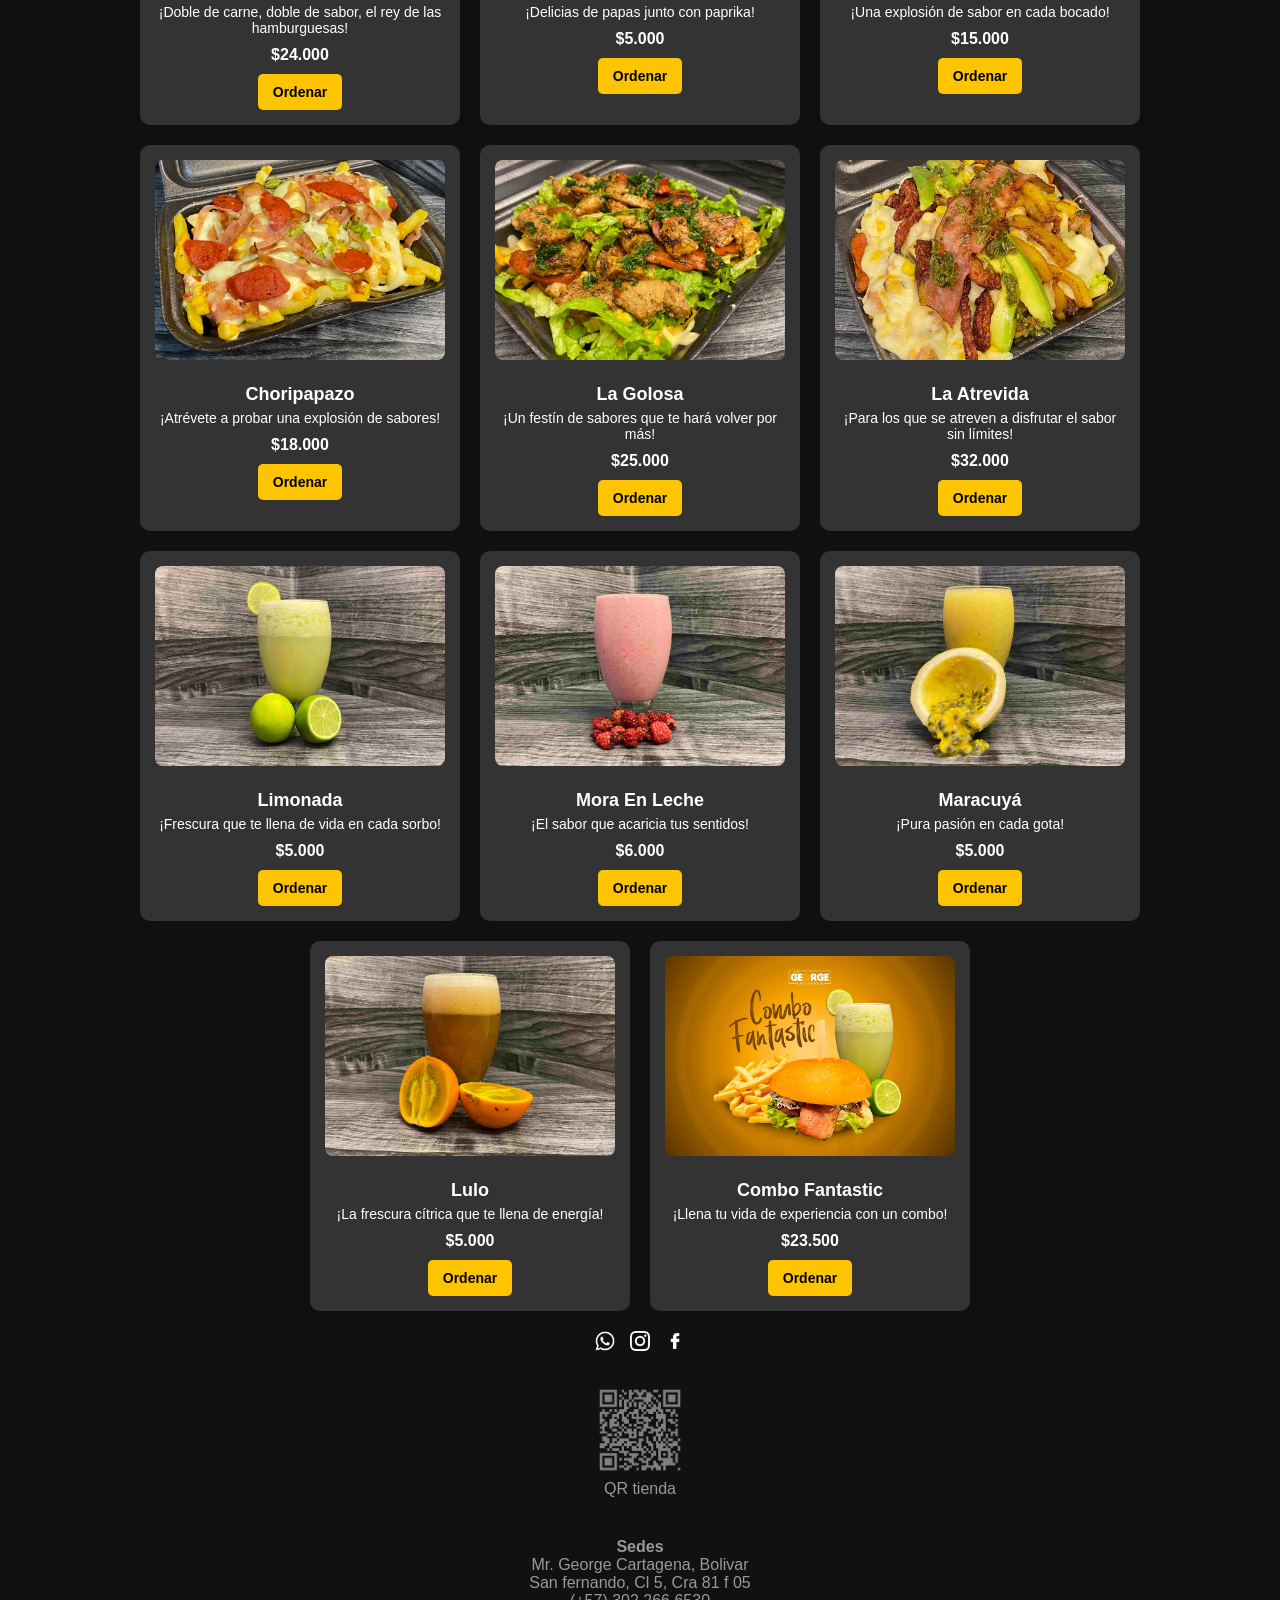
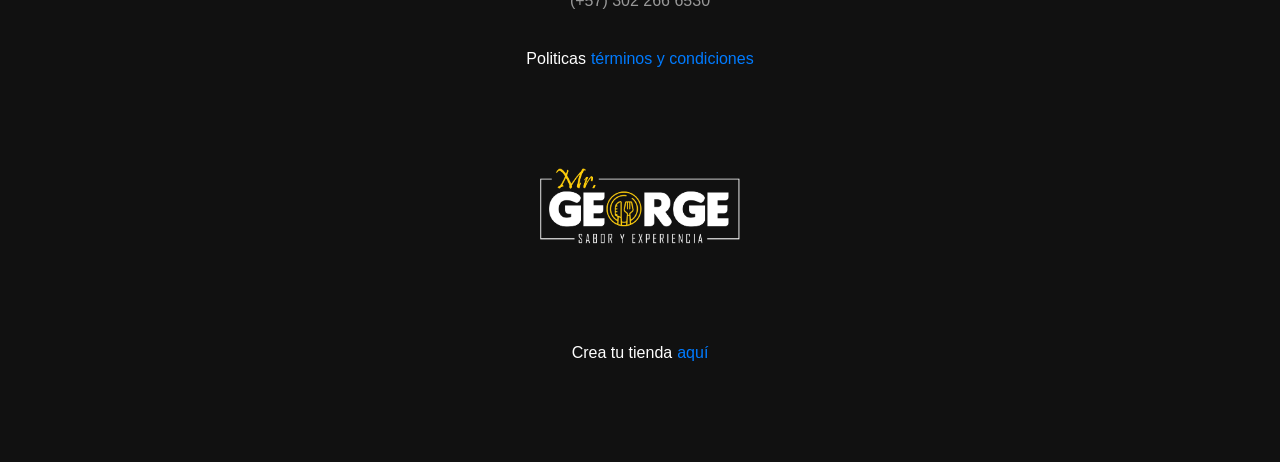
==== commit 861650d2: "prueba 3" ====
--- a/index.html
+++ b/index.html
@@ -64,8 +64,8 @@
     </div>
 
     <div id="seccion-navegacion">
-        <button onclick="window.location.href='index.html'">Mr. George Comidas</button>
-        <button onclick="window.location.href='indexpizza.html'">Mr. George Pizzas</button>
+        <button id="mrcomidas"   onclick="window.location.href='index.html'">Mr. George Comidas</button>
+        <button id="mrpizzas"   onclick="window.location.href='indexpizza.html'">Mr. George Pizzas</button>
     </div>
 
     
--- a/style.css
+++ b/style.css
@@ -917,7 +917,7 @@
 /* Área de texto para las indicaciones */
 #modal-product-instructions {
     width: 100%;
-    height: 80px;
+    height: 60px;
     padding: 10px;
     margin: 15px 0;
     border: 1px solid #ddd;
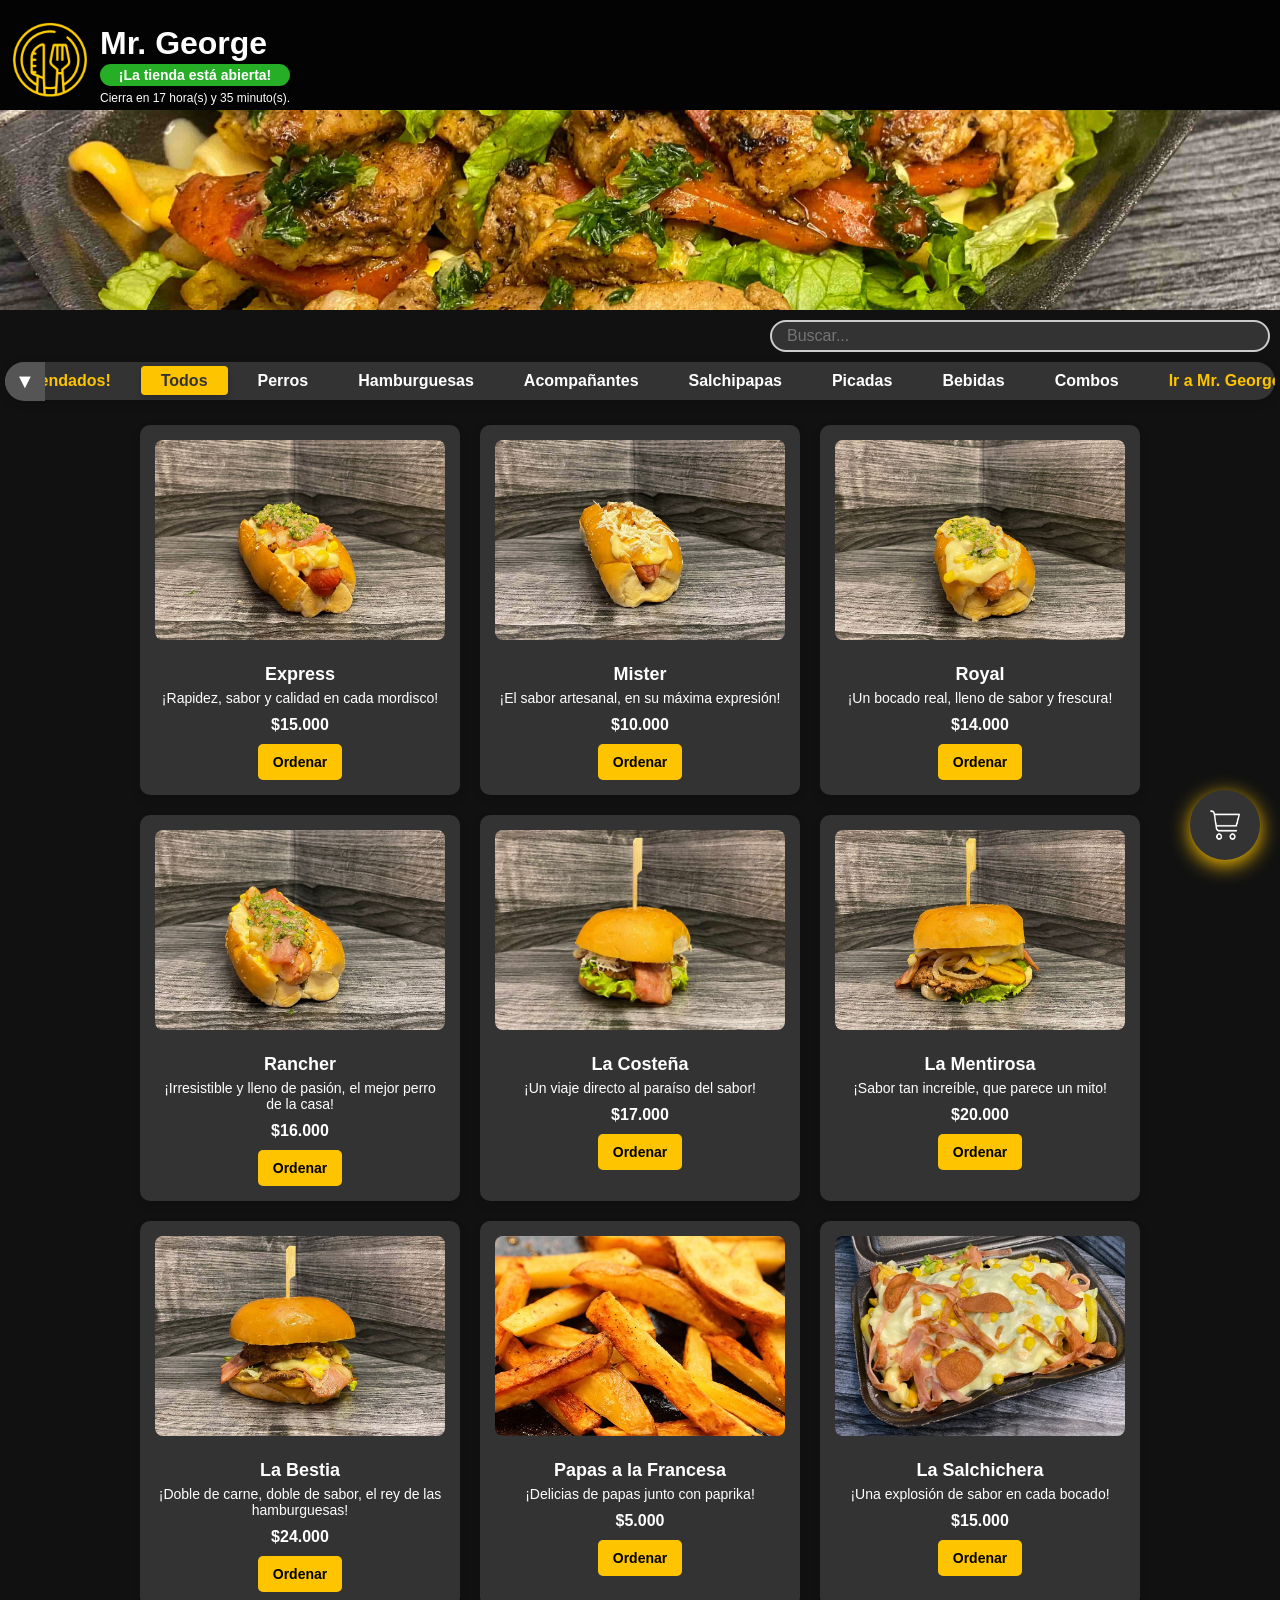
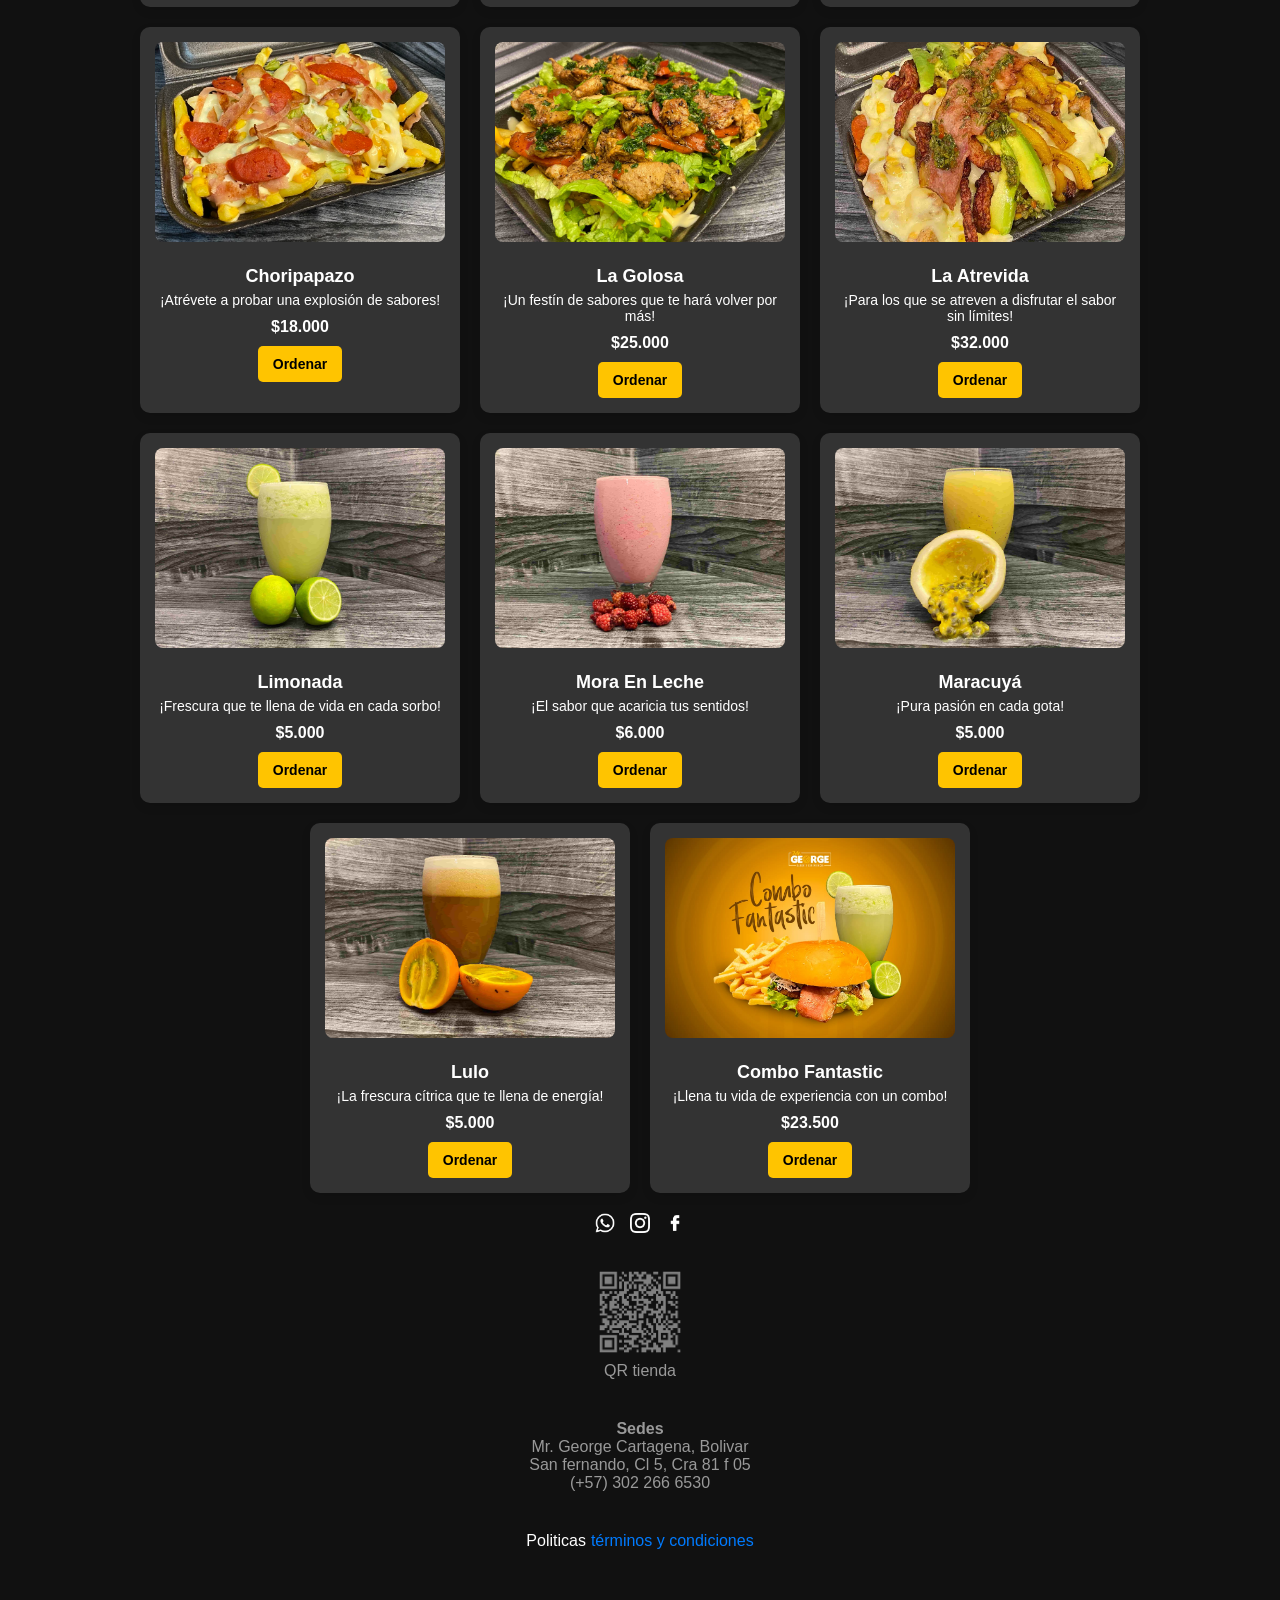
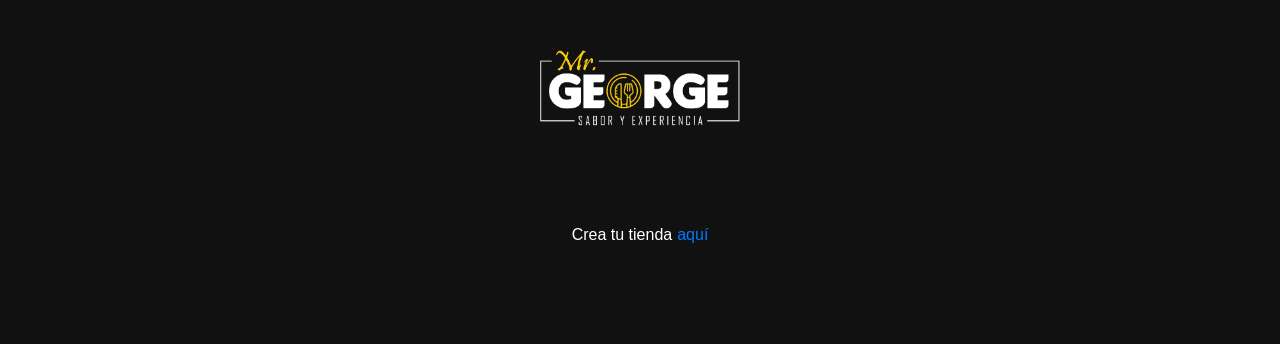
==== commit 0201c27c: "colocamos categoria pizza en su lugar la categoria pizzas funciona diferente pero tiene apariencias " ====
--- a/index.html
+++ b/index.html
@@ -63,10 +63,6 @@
         <input type="text" id="search-input" placeholder="Buscar..." oninput="searchProducts()">
     </div>
 
-    <div id="seccion-navegacion">
-        <button id="mrcomidas"   onclick="window.location.href='index.html'">Mr. George Comidas</button>
-        <button id="mrpizzas"   onclick="window.location.href='indexpizza.html'">Mr. George Pizzas</button>
-    </div>
 
     
     <!-- Menú de navegación -->
@@ -83,6 +79,9 @@
                 <li><a href="#" onclick="activateCategoryLink('picadas')">Picadas</a></li>
                 <li><a href="#" onclick="activateCategoryLink('bebidas')">Bebidas</a></li>
                 <li><a href="#" onclick="activateCategoryLink('combos')">Combos</a></li>
+                <li onclick="window.location.href='indexpizza.html'">
+                    <span class="tiendaredirigirlista">Ir a Mr. George Pizzas</span>
+                </li>
             </ul>
         </div>
 
@@ -97,6 +96,11 @@
                 <li><a href="#" onclick="displayProducts('picadas')">Picadas</a></li>
                 <li><a href="#" onclick="displayProducts('bebidas')">Bebidas</a></li>
                 <li><a href="#" onclick="displayProducts('combos')">Combos</a></li>
+
+                <li onclick="window.location.href='indexpizza.html'">
+                     <span class="tiendaredirigirpizzanav">Ir a Mr. George Pizzas</span>
+                </li>
+
             </ul>
         </nav>
 
--- a/style.css
+++ b/style.css
@@ -443,7 +443,7 @@
 
 #encabezado{
    /*padding-left: 15px;*/
-    margin-top: 60px;
+    margin-top: 10px;
     display: flex;
     width: 100%;
 }
@@ -487,6 +487,53 @@
     .product-item button {
         font-size: 0.9rem;
     }
+}
+
+
+
+/* Estilo para la parte 'Comidas' o 'Pizzas' */
+.tiendaredirigir {
+    color: #ffffff; /* Cambia el color según lo que necesites */
+    font-weight: bold;
+    padding: 6px 20px;
+}
+
+.tiendaredirigirlista{
+    color: #ffc400;
+    padding: 8px 15px;
+    display: block;
+    text-decoration: none;
+    font-size: 14px;
+    transition: background-color 0.3s ease, color 0.3s ease;
+}
+
+/* Estilo para la parte 'Comidas' o 'Pizzas' */
+.tiendaredirigirpizzanav {
+    color: #ffc400; /* Cambia el color según lo que necesites */
+    font-weight: bold;
+    padding: 6px 20px;
+    cursor: pointer;
+}
+
+.tiendaredirigirpizzalist{
+    margin-left: 35px;
+    text-decoration: none;
+    color: #fff;
+    font-size: 16px;
+    font-weight: 600;
+    padding: 6px 20px;
+    border-radius: 4px;
+    position: relative;
+    transition: background-color 0.3s ease, color 0.3s ease, transform 0.3s ease, box-shadow 0.3s ease;
+}
+
+.tiendaredirigirlistapizza{
+    color: #fff;
+    padding: 8px 15px;
+    display: block;
+    text-decoration: none;
+    font-size: 14px;
+    background-color: #fff2;
 }
 
 
@@ -557,6 +604,9 @@
     box-shadow: 0 4px 6px rgba(0, 0, 0, 0.2); /* Agrega una sombra para mayor énfasis */
 }
 
+
+
+
 /*solo para el li recomendado*/ 
 #recomendados {
     color: #ffc400;
@@ -570,12 +620,32 @@
 
 #recomendadoslist{
     color: #ffc400;
+    font-weight: bold;
+    font-size: 16px;
 }
 
 #recomendadoslist:hover {
 color: #333;
 }
 
+
+/*solo para el li recomendado pizzas*/ 
+#recomendadospizza {
+    color: #ffc400;
+}
+
+
+#recomendadospizza.active{
+    color: #000000;
+}
+
+#recomendadoslistpizza{
+    color: #ffc400;
+}
+
+#recomendadoslist:hover {
+color: #333;
+}
 
 
 /* Estilo para el contenedor del dropdown fuera del nav */
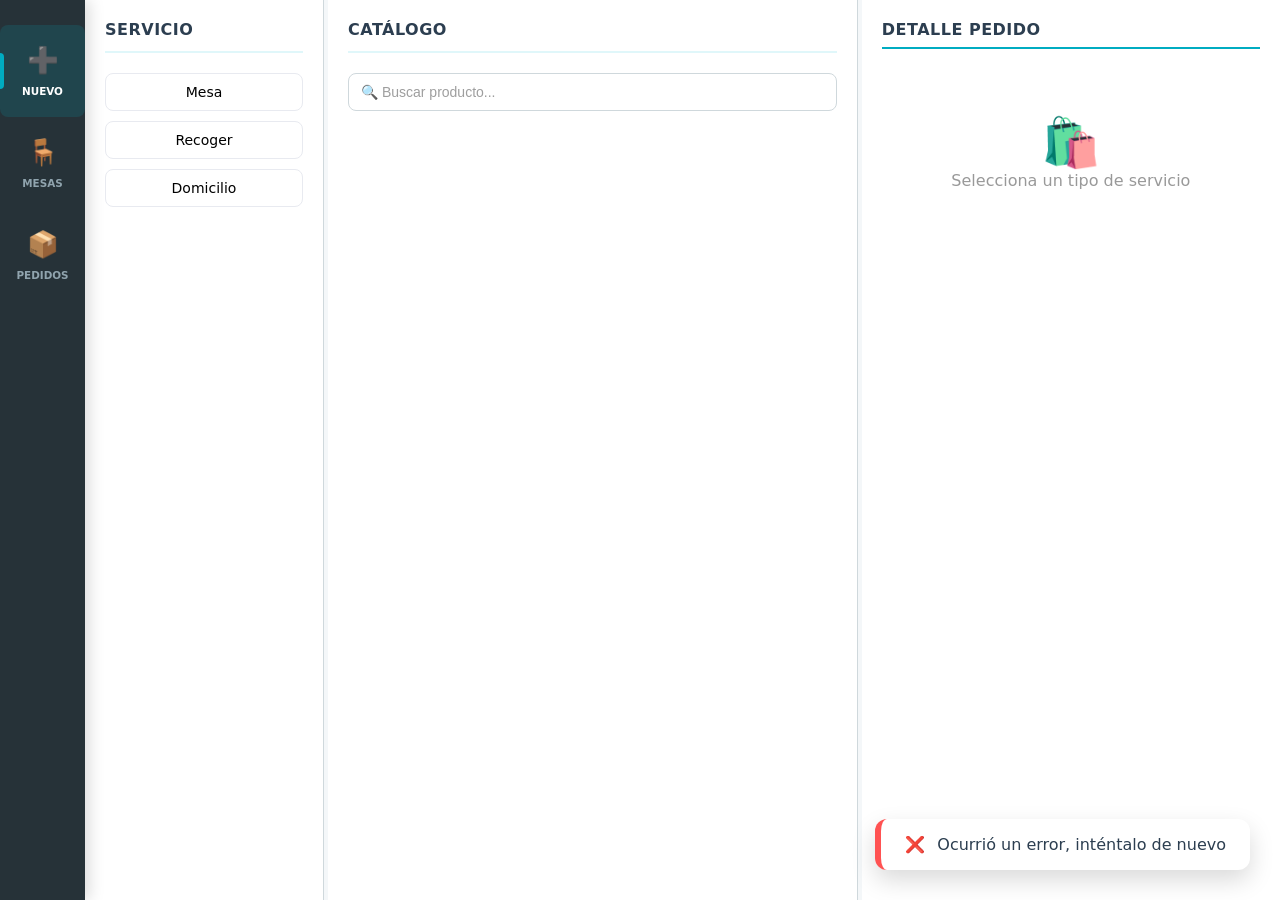
==== commit fe50b489: "Add files via upload" ====
--- a/index.html
+++ b/index.html
@@ -2,194 +2,1954 @@
 <html lang="es">
 
 <head>
-    <meta charset="UTF-8">
-    <meta name="viewport" content="width=device-width, initial-scale=1.0, maximum-scale=1, user-scalable=no">
-    <link rel="stylesheet" href="style.css">
-    <title>Mr. George</title>
-    <link rel="icon" type="image/png" href="icono_tienda_inicio.png">
+  <meta charset="UTF-8" />
+  <title>GLOTO - POS</title>
+  <style>
+    :root {
+      --primary: #00acc1;
+      --primary-dark: #00838f;
+      --primary-light: #e0f7fa;
+      --dark-bg: #263238;
+      --dark-item: #37474f;
+      --border-color: #cfd8dc;
+      --bg-main: #f4f7f9;
+      --text-main: #2c3e50;
+      --text-light: #7f8c8d;
+      --white: #ffffff;
+      --shadow-sm: 0 2px 4px rgba(0, 0, 0, 0.05);
+      --shadow-md: 0 4px 12px rgba(0, 0, 0, 0.08);
+      --radius: 12px;
+      --transition: all 0.25s cubic-bezier(0.4, 0, 0.2, 1);
+    }
+
+    /* Reset y Base */
+    * {
+      box-sizing: border-box;
+      margin: 0;
+      padding: 0;
+    }
+
+    body {
+      font-family: "Inter", "Segoe UI", system-ui, sans-serif;
+      display: flex;
+      flex-direction: row;
+      height: 100vh;
+      width: 100vw;
+      overflow: hidden;
+      background: var(--bg-main);
+      color: var(--text-main);
+    }
+
+    /* Barra de Navegación Lateral */
+    nav {
+      width: 85px;
+      height: 100vh;
+      background: var(--dark-bg);
+      display: flex;
+      flex-direction: column;
+      padding: 25px 0;
+      border-right: none;
+      flex-shrink: 0;
+      box-shadow: 4px 0 15px rgba(0, 0, 0, 0.15);
+      z-index: 20;
+    }
+
+    nav button {
+      background: transparent;
+      display: flex;
+      flex-direction: column;
+      align-items: center;
+      justify-content: center;
+      width: 100%;
+      color: #90a4ae;
+      border: none;
+      cursor: pointer;
+      font-size: 0.65rem;
+      font-weight: 700;
+      gap: 10px;
+      padding: 20px 0;
+      transition: var(--transition);
+      position: relative;
+    }
+
+    nav button span {
+      font-size: 1.6rem;
+    }
+
+    nav button.active {
+      color: var(--white);
+      background: rgba(0, 172, 193, 0.15);
+    }
+
+    nav button.active::after {
+      content: "";
+      position: absolute;
+      left: 0;
+      width: 4px;
+      height: 40%;
+      background: var(--primary);
+      border-radius: 0 4px 4px 0;
+    }
+
+    /* Contenedor principal de la columna de productos */
+    .productos-container-split {
+      display: flex;
+      flex: 1;
+      /* Toma todo el alto disponible */
+      gap: 15px;
+      /* Espacio entre filtros y productos */
+      overflow: hidden;
+    }
+
+    /* Sidebar de Filtros Verticales */
+    .filtros-verticales-sidebar {
+      width: 140px;
+      /* Ancho fijo para los botones de categorías */
+      display: flex;
+      flex-direction: column;
+      gap: 8px;
+      overflow-y: auto;
+      padding-right: 5px;
+      flex-shrink: 0;
+      /* No deja que se encoja */
+    }
+
+    /* Ajuste de los botones de categoría para que sean verticales */
+    .btn-cat {
+      width: 100%;
+      padding: 12px 10px;
+      text-align: left;
+      border-radius: 8px;
+      font-size: 0.85rem;
+      white-space: normal;
+      /* Permite que el texto salte de línea si es largo */
+      line-height: 1.2;
+      cursor: pointer;
+    }
+
+    /* Lista de productos con scroll independiente */
+    .lista-productos-grid {
+      flex: 1;
+      /* Ocupa el resto del espacio */
+      display: grid;
+      grid-template-columns: repeat(auto-fill,
+          minmax(150px, 1fr));
+      /* Grid responsivo */
+      gap: 10px;
+      align-content: start;
+    }
+
+    /* Layout y Paneles */
+    .main-layout {
+      display: flex;
+      flex: 1;
+      width: calc(100vw - 85px);
+      /* Resta el ancho exacto de tu NAV */
+      height: 100vh;
+      overflow: hidden;
+    }
+
+    /* Ajuste en los paneles para que NO se desfasen */
+    .panel {
+      height: 100%;
+      display: flex;
+      flex-direction: column;
+      padding: 20px;
+      overflow: hidden;
+      background: var(--white);
+      border-right: 1px solid var(--border-color);
+
+      /* CAMBIO CLAVE: Quitamos width fijo y usamos flex-basis */
+      flex-grow: 0;
+      flex-shrink: 0;
+    }
+
+    /* Paneles con flex-basis para evitar desbordamiento */
+    #col-contexto {
+      width: 20%;
+      min-width: 200px;
+    }
+
+    #col-productos {
+      flex: 1;
+      min-width: 400px;
+    }
+
+    /* Esta columna se estira */
+    #col-pedido {
+      width: 35%;
+      min-width: 320px;
+      border-right: none;
+    }
+
+    /* Títulos Armónicos */
+    h2 {
+      margin-bottom: 20px;
+      font-size: 1rem;
+      font-weight: 800;
+      text-transform: uppercase;
+      letter-spacing: 0.5px;
+      color: var(--text-main);
+      display: flex;
+      align-items: center;
+      justify-content: space-between;
+      border-bottom: 2px solid var(--primary-light);
+      padding-bottom: 12px;
+      flex-shrink: 0;
+    }
+
+    /* Separador (Resizer) */
+    .resizer {
+      width: 4px;
+      cursor: col-resize;
+      background: transparent;
+      flex-shrink: 0;
+      z-index: 15;
+      transition: var(--transition);
+    }
+
+    .resizer:hover,
+    .resizing {
+      background: var(--primary);
+    }
+
+    /* Grid de Mesas */
+    #listaMesas {
+      display: grid;
+      grid-template-columns: repeat(2, 1fr);
+      gap: 12px;
+      padding: 4px;
+      align-content: start;
+    }
+
+    .mesa {
+      background: var(--white);
+      border-radius: var(--radius);
+      border: 1px solid var(--border-color);
+      padding: 18px;
+      transition: var(--transition);
+      box-shadow: var(--shadow-sm);
+      cursor: pointer;
+      text-align: center;
+    }
+
+    .mesa:hover {
+      border-color: var(--primary);
+      transform: translateY(-3px);
+      box-shadow: var(--shadow-md);
+    }
+
+    .mesa.activa {
+      background: var(--primary) !important;
+      color: var(--white) !important;
+      border-color: var(--primary-dark);
+    }
+
+    .btn-cat.active {
+      background: var(--primary);
+      color: var(--white);
+      border-color: var(--primary-dark);
+    }
+
+    /* Productos */
+    .producto {
+      display: flex;
+      justify-content: space-between;
+      align-items: center;
+      padding: 16px;
+      margin-bottom: 10px;
+      background: var(--white);
+      border-radius: var(--radius);
+      border: 1px solid var(--border-color);
+      cursor: pointer;
+      transition: var(--transition);
+    }
+
+    .producto:hover {
+      border-color: var(--primary);
+      box-shadow: var(--shadow-md);
+      transform: scale(1.01);
+    }
+
+    /* Pedido Item */
+    .item-pedido {
+      padding: 6px 10px;
+      /* Reducido al mínimo */
+      background: #ffffff;
+      border-bottom: 1px solid #f0f0f0;
+      margin-bottom: 2px;
+      /* Espacio casi nulo entre items */
+      border-radius: 6px;
+      display: flex;
+      flex-direction: column;
+      gap: 2px;
+    }
+
+    .item-main {
+      display: flex;
+      justify-content: space-between;
+      align-items: center;
+      gap: 8px;
+    }
+
+    .item-name {
+      flex: 1;
+      font-size: 0.85rem;
+      font-weight: 600;
+      white-space: nowrap;
+      overflow: hidden;
+      text-overflow: ellipsis;
+    }
+
+    .item-controls {
+      display: flex;
+      align-items: center;
+      gap: 2px;
+      background: #f1f3f4;
+      padding: 2px 2px;
+      border-radius: 20px;
+    }
+
+    /* Totales */
+    .totales-panel {
+      flex-shrink: 0;
+      padding: 5px 10px;
+      /* Padding reducido */
+      background: #f8fafb;
+      border-top: 1px solid var(--border-color);
+      margin-top: auto;
+      display: flex;
+      flex-direction: column;
+    }
+
+    /* Fila de Total más pequeña pero impactante */
+    .total-row {
+      font-size: 1.2rem;
+      /* Tamaño más equilibrado */
+      font-weight: 800;
+      color: var(--text-main);
+      display: flex;
+      justify-content: space-between;
+      margin: 5px 0;
+      padding: 5px 0;
+      border-bottom: 1px dashed var(--border-color);
+    }
+
+    #info-cliente {
+      gap: 8px;
+      margin-bottom: 4px;
+    }
+
+    #info-cliente input {
+      margin-bottom: 0;
+      /* Quitamos márgenes extra */
+      padding: 6px 10px;
+      font-size: 0.85rem;
+    }
+
+    #observacionesInput {
+      height: 35px;
+      /* Altura fija pequeña */
+      min-height: 35px;
+      padding: 6px;
+      font-size: 0.85rem;
+      resize: none;
+    }
+
+    #metodoPagoSelect {
+      padding: 6px;
+      margin-bottom: 4px;
+      font-size: 0.85rem;
+    }
+
+    .acciones {
+      display: grid;
+      grid-template-columns: 1fr 1fr;
+      gap: 8px;
+      margin-top: 5px;
+    }
+
+    /* TOAST NOTIFICATIONS CORREGIDOS */
+    #toast-container {
+      position: fixed;
+      bottom: 30px;
+      right: 30px;
+      z-index: 10000;
+      display: flex;
+      flex-direction: column;
+      gap: 10px;
+    }
+
+    .toast-notification {
+      background: var(--white);
+      color: var(--text-main);
+      padding: 16px 24px;
+      border-radius: var(--radius);
+      box-shadow: 0 10px 25px rgba(0, 0, 0, 0.15);
+      display: flex;
+      align-items: center;
+      gap: 12px;
+      min-width: 300px;
+      border-left: 6px solid var(--primary);
+      animation: slideIn 0.3s ease-out;
+      transition: opacity 0.3s, transform 0.3s;
+    }
+
+    .toast-notification.error {
+      border-left-color: #ff5252;
+    }
+
+    @keyframes slideIn {
+      from {
+        transform: translateX(100%);
+        opacity: 0;
+      }
+
+      to {
+        transform: translateX(0);
+        opacity: 1;
+      }
+    }
+
+    .toast-notification.hide {
+      opacity: 0;
+      transform: translateX(50px);
+    }
+
+    .hidden {
+      display: none !important;
+    }
+
+    .scroll-area {
+      flex: 1;
+      overflow-y: auto;
+      padding-right: 5px;
+    }
+
+    /* Inputs y botones: estilos faltantes añadidos */
+    input,
+    textarea,
+    select {
+      width: 100%;
+      padding: 10px 12px;
+      margin-bottom: 8px;
+      border-radius: 8px;
+      border: 1px solid var(--border-color);
+      font-size: 14px;
+      background: var(--white);
+      transition: box-shadow 0.15s ease, border-color 0.12s ease,
+        transform 0.06s ease;
+      outline: none;
+    }
+
+    input::placeholder,
+    textarea::placeholder {
+      color: #9e9e9e;
+    }
+
+    input:focus,
+    textarea:focus,
+    select:focus {
+      border-color: var(--primary);
+      box-shadow: 0 8px 22px rgba(0, 172, 193, 0.1);
+    }
+
+    input[disabled],
+    textarea[disabled],
+    select[disabled] {
+      opacity: 0.65;
+      cursor: not-allowed;
+    }
+
+    /* Botones base y variantes */
+    button {
+      font-family: inherit;
+      font-size: 14px;
+      padding: 9px 12px;
+      border-radius: 8px;
+      cursor: pointer;
+      transition: transform 0.06s ease, filter 0.08s ease,
+        box-shadow 0.12s ease;
+      border: 1px solid transparent;
+      background: transparent;
+    }
+
+    button:active {
+      transform: translateY(1px);
+    }
+
+    button:focus {
+      outline: 3px solid rgba(0, 172, 193, 0.12);
+      outline-offset: 3px;
+    }
+
+    button[disabled] {
+      opacity: 0.6;
+      cursor: not-allowed;
+      box-shadow: none;
+    }
+
+    .btn-primary {
+      padding: 8px;
+      /* Más estrechos */
+      font-size: 0.85rem;
+      letter-spacing: 0.5px;
+    }
+
+    .btn-primary:hover {
+      filter: brightness(0.96);
+    }
+
+    .btn-primary:disabled {
+      box-shadow: none;
+    }
+
+    .btn-secondary {
+      padding: 8px;
+      /* Más estrechos */
+      font-size: 0.85rem;
+      letter-spacing: 0.5px;
+    }
+
+    .btn-secondary:hover {
+      filter: brightness(0.92);
+    }
+
+    .btn-tipo {
+      padding: 10px 8px;
+      border: 1px solid #e8eaf0;
+      background: var(--white);
+    }
+
+    .btn-tipo.active {
+      transform: scale(1.02);
+      box-shadow: 0 10px 20px rgba(0, 172, 193, 0.08);
+      border-color: var(--primary);
+    }
+
+    .btn-cat {
+      transition: transform 0.08s ease;
+    }
+
+    .btn-cat:hover {
+      transform: translateY(-3px);
+    }
+
+    .btn-qty {
+      width: 25px;
+      /* Botones más pequeños */
+      height: 25px;
+      border-radius: 50%;
+      font-size: 0.8rem;
+      display: flex;
+      align-items: center;
+      justify-content: center;
+      border: none;
+      background: var(--primary);
+      color: white;
+    }
+
+    .qty-display {
+      font-size: 0.85rem;
+      font-weight: 800;
+      min-width: 15px;
+      text-align: center;
+    }
+
+    .item-right {
+      display: flex;
+      align-items: center;
+      gap: 8px;
+      min-width: 80px;
+      justify-content: flex-end;
+    }
+
+    .item-price {
+      font-size: 0.85rem;
+      font-weight: 700;
+      color: var(--text-main);
+    }
+
+    .btn-del-item,
+    .btn-borrar-mesa,
+    .btn-nota {
+      font-size: 1rem;
+      padding: 0;
+      margin: 0;
+      opacity: 0.6;
+      transition: opacity 0.2s;
+    }
+
+    .btn-del-item:hover,
+    .btn-borrar-mesa:hover,
+    .btn-nota:hover {
+      opacity: 1;
+      color: #e53935;
+    }
+
+    .instruccion-display {
+      font-size: 0.75rem;
+      color: #78909c;
+      background: #fff9c4;
+      padding: 2px 6px;
+      border-radius: 4px;
+      border-left: 3px solid #fbc02d;
+      margin-top: 2px;
+    }
+
+    .btn-vaciar-todo {
+      background: #ffebee;
+      color: #c62828;
+      border: 1px solid #ffcdd2;
+      font-weight: 700;
+    }
+
+    .btn-vaciar-todo:hover {
+      filter: brightness(0.98);
+    }
+
+    /* Estilos mejorados para los botones del panel de totales */
+    .acciones {
+      display: flex;
+      gap: 8px;
+      flex-wrap: wrap;
+    }
+
+    .acciones .btn-primary {
+      background: linear-gradient(90deg, var(--primary), var(--primary-dark));
+      color: var(--white);
+      border: none;
+      padding: 10px 14px;
+      border-radius: 10px;
+      box-shadow: 0 8px 20px rgba(0, 172, 193, 0.12);
+      font-weight: 800;
+      letter-spacing: 0.6px;
+    }
+
+    .acciones .btn-primary:hover {
+      transform: translateY(-2px);
+      filter: brightness(1.04);
+    }
+
+    .acciones .btn-secondary {
+      background: linear-gradient(180deg, #ffffff, #fbfdff);
+      border: 1px solid #e0e6ea;
+      color: var(--text-main);
+      padding: 9px 12px;
+      border-radius: 10px;
+      box-shadow: 0 3px 10px rgba(46, 60, 67, 0.06);
+      font-weight: 700;
+    }
+
+    .acciones .btn-secondary:hover {
+      transform: translateY(-1px);
+      filter: brightness(0.98);
+    }
+
+    /* Tamaños más grandes para botones clave como "REALIZAR" y "SALDAR" */
+    #btn-realizar-pedido,
+    #btn-saldar-cuenta,
+    #btn-guardar {
+      padding: 12px 16px;
+      border-radius: 12px;
+      font-size: 0.95rem;
+    }
+
+    /* Contenedor de la lista lateral */
+    #listaPedidosActivos {
+      padding: 10px;
+      display: flex;
+      flex-direction: column;
+      gap: 10px;
+      /* Espacio entre tarjetas */
+    }
+
+    /* Tarjeta de pedido más limpia */
+    .pedido-item {
+      background: white;
+      border-radius: 10px;
+      padding: 12px 15px;
+      border: 1px solid #f0f2f5;
+      cursor: pointer;
+      display: flex;
+      justify-content: space-between;
+      align-items: center;
+      transition: all 0.2s ease;
+    }
+
+    .pedido-item:hover {
+      background: #f8fafc;
+      border-color: var(--primary);
+    }
+
+    /* Estilo de las etiquetas (Mesa, Domicilio, Recoger) */
+    .etiqueta-servicio {
+      font-size: 0.65rem;
+      font-weight: 800;
+      padding: 3px 10px;
+      border-radius: 50px;
+      color: white;
+      text-transform: uppercase;
+      letter-spacing: 0.5px;
+    }
+
+    /* Colores por tipo */
+    .bg-mesa {
+      background-color: #00acc1;
+    }
+
+    /* Azul */
+    .bg-domicilio {
+      background-color: #f39c12;
+    }
+
+    /* Naranja */
+    .bg-recoger {
+      background-color: #8e44ad;
+    }
+
+    /* Morado */
+
+    .monto-pedido {
+      font-weight: 700;
+      color: #2c3e50;
+      font-size: 0.95rem;
+    }
+
+    .nombre-cliente-lista {
+      font-size: 0.85rem;
+      color: #546e7a;
+      display: block;
+    }
+
+    /* Definición del movimiento de rotación */
+    @keyframes spin {
+      0% {
+        transform: rotate(0deg);
+      }
+
+      100% {
+        transform: rotate(360deg);
+      }
+    }
+
+    /* Opcional: Asegúrate de que la clase hidden funcione bien con flex */
+    #loader-global.hidden {
+      display: none !important;
+    }
+  </style>
 </head>
 
 <body>
-
-<!-- Animación de carga con una imagen giratoria y texto
-<div id="welcome-loader" class="loader" style="display: flex;">
-    <img src="img/icono_tienda.png" alt="Cargando..." class="loader-image">
-    <p id="welcome-text">Cargando...</p>
-</div>-->
-
-    <header>
-        <div id="encabezado">
-            <!-- Logo -->
-            <img id="logo" src="img/iconos/icono_tienda.png" alt="Mr. George"
-                onclick="window.location.href='index.html'">
-
-            <div id="textoprincipal">
-                <h1>Mr. George</h1>
-                <div id="estado-tienda">
-                </div>
-                <p id="horario-tienda"></p>
-    </header>
-
-    <div class="floating-banner">
-        <div id="logobarra">
-            <img src="img/logo.png" alt="Mr. George">
+  <div id="loader-global" class="hidden" style="
+        position: fixed;
+        top: 0;
+        left: 0;
+        width: 100vw;
+        height: 100vh;
+        background: rgba(255, 255, 255, 0.7);
+        z-index: 9999;
+        display: flex;
+        flex-direction: column;
+        align-items: center;
+        justify-content: center;
+      ">
+    <div style="
+          width: 50px;
+          height: 50px;
+          border: 5px solid #f3f3f3;
+          border-top: 5px solid #00acc1;
+          border-radius: 50%;
+          animation: spin 1s linear infinite;
+        "></div>
+  </div>
+
+  <nav>
+    <button id="nav-nuevo" onclick="cambiarModulo('nuevo')" class="active">
+      <span>➕</span> NUEVO
+    </button>
+    <button id="nav-mesas" onclick="cambiarModulo('mesas')">
+      <span>🪑</span> MESAS
+    </button>
+    <button id="nav-gestion" onclick="cambiarModulo('gestion')">
+      <span>📦</span> PEDIDOS
+    </button>
+  </nav>
+
+  <div class="main-layout">
+    <div id="col-contexto" class="panel">
+      <div id="modulo-nuevo-sidebar">
+        <h2>Servicio</h2>
+        <div class="tipo-selector" style="display: flex; flex-direction: column; gap: 10px">
+          <button class="btn-tipo" onclick="setTipoServicio('Mesa')" id="btn-mesa">
+            Mesa
+          </button>
+          <button class="btn-tipo" onclick="setTipoServicio('Recoger en tienda')" id="btn-recoger">
+            Recoger
+          </button>
+          <button class="btn-tipo" onclick="setTipoServicio('Domicilio')" id="btn-domi">
+            Domicilio
+          </button>
         </div>
-
+      </div>
+
+      <div id="modulo-mesas-sidebar" class="hidden">
+        <h2>Mapa de Mesas</h2>
+        <div id="listaMesas" class="scroll-area"></div>
+      </div>
+
+      <div id="modulo-pedidos-sidebar" class="sidebar hidden">
+        <div style="padding: 15px; border-bottom: 1px solid var(--border-color);">
+          <h2 style="margin-bottom: 12px;">Pedidos</h2>
+
+          <div style="display: flex; flex-direction: column; gap: 8px;">
+            <input type="text" id="buscadorPedidosReal" placeholder="🔍 Buscar factura o nombre..."
+              oninput="renderPedidosList()"
+              style="width: 100%; padding: 10px; border-radius: 8px; border: 1px solid var(--border-color);">
+
+            <select id="filtroTipoEntrega" onchange="renderPedidosList()"
+              style="width: 100%; padding: 10px; border-radius: 8px; border: 1px solid var(--border-color); background: white;">
+              <option value="">Todo</option>
+              <option value="mesa">Mesa</option>
+              <option value="domi">Domicilio</option>
+              <option value="reco">Recoger</option>
+            </select>
+          </div>
+        </div>
+
+        <div id="listaPedidosActivos" class="scroll-area"></div>
+      </div>
     </div>
 
-
-
-    <button id="floating-cart" onclick="window.location.href='carrito.html'">
-        <img src="img/iconos/carrito.png" alt="Carrito" id="cart-icon">
-        <span id="cart-count">0</span> <!-- Contador para mostrar la cantidad de productos -->
-        <div id="notification" class="notification"></div>
-    </button>
+    <div class="resizer"></div>
+
+    <div id="col-productos" class="panel">
+      <h2>Catálogo</h2>
+
+      <input type="text" id="buscadorProd" placeholder="🔍 Buscar producto..." oninput="filtrarProductos()"
+        style="margin-bottom: 15px" />
+
+      <div class="productos-container-split">
+        <div id="categoriasTabs" class="filtros-verticales-sidebar"></div>
+
+        <div id="listaProductos" class="scroll-area lista-productos-grid"></div>
+      </div>
     </div>
 
-    <button id="scrollTopButton">
-        <img src="img/iconos/volverarriba.png" alt="volver arriba" id="volverarribaimg">
-    </button>
-
-
-
-
-
-    <div id="anuncios">
-        <img src="anuncios/ILUSTRACION1.jpg" alt="anuncio">
-        <!--<p>¡FELIZ NAVIDAD Y UN PRÓSPERO AÑO NUEVO!</p>-->
+    <div class="resizer"></div>
+
+    <div id="col-pedido" class="panel">
+      <div style="
+            display: flex;
+            justify-content: space-between;
+            align-items: center;
+            margin-bottom: 15px;
+            border-bottom: 2px solid #00acc1;
+            padding-bottom: 8px;
+          ">
+        <h2 style="border-bottom: none; margin-bottom: 0; padding-bottom: 0">
+          Detalle Pedido
+        </h2>
+        <div id="contenedorVaciar"></div>
+      </div>
+
+      <div id="estadoVacio" class="empty-state" style="text-align: center; color: #999; margin-top: 50px">
+        <span style="font-size: 3rem">🛍️</span><br />Selecciona un tipo de
+        servicio
+      </div>
+
+      <div id="contenidoPedido" class="hidden" style="
+            display: flex;
+            flex-direction: column;
+            flex: 1;
+            overflow: hidden;
+          ">
+        <div id="pedido" class="scroll-area"></div>
+
+        <div class="totales-panel">
+          <div id="info-cliente" class="hidden">
+            <div id="contenedor-editar-mesa" class="hidden" style="
+                  margin-bottom: 10px;
+                  display: flex;
+                  align-items: center;
+                  gap: 10px;
+                ">
+              <span style="font-weight: bold; color: var(--primary)">MESA #</span>
+              <input type="number" id="clienteMesaEdicion" min="1" style="width: 80px"
+                oninput="validarMesaPositiva(this)" />
+            </div>
+            <input type="text" id="clienteNombre" placeholder="Nombre del cliente" style="margin-bottom: 8px" />
+            <input type="text" id="clienteTelefono" placeholder="Teléfono" style="margin-bottom: 8px"
+              oninput="sanitizeTelefono(this)" />
+          </div>
+
+          <div class="total-row">
+            <span>TOTAL</span>
+            <span id="totalPagar" style="color: var(--primary-dark)">$0</span>
+          </div>
+
+          <textarea id="observacionesInput" rows="2" placeholder="Notas especiales del pedido..."
+            style="margin-bottom: 10px"></textarea>
+          <select id="metodoPagoSelect" style="margin-bottom: 15px"></select>
+
+          <div class="acciones" style="display: grid; grid-template-columns: 1fr 1fr; gap: 10px">
+            <button id="btn-realizar-pedido" class="btn-primary hidden" onclick="procesarGuardado()">
+              REALIZAR PEDIDO
+            </button>
+
+            <button id="btn-saldar-cuenta" class="btn-primary hidden" onclick="cerrarMesa()"
+              style="background:#00acc1; color:#fff">
+              CERRAR CUENTA
+            </button>
+
+            <button id="btn-actualizar-mesa" class="btn-secondary hidden" onclick="actualizarPedidoActual()"
+              style="background:#cfd8dc; color:#546e7a">
+              ACTUALIZAR MESA
+            </button>
+
+            <button id="btn-actualizar-pedido" class="btn-secondary hidden" onclick="actualizarPedidoActual()"
+              style="background:#cfd8dc; color:#546e7a">
+              ACTUALIZAR PEDIDO
+            </button>
+
+            <button id="btn-guardar" class="btn-primary hidden" onclick="procesarGuardado()">
+              GUARDAR
+            </button>
+
+            <button id="btn-cerrar" class="btn-secondary hidden" onclick="cerrarMesa()"
+              style="background: #cfd8dc; color: #546e7a">
+              CERRAR
+            </button>
+          </div>
+        </div>
+      </div>
     </div>
-
-    <div id="buscador">
-        <input type="text" id="search-input" placeholder="Buscar..." oninput="searchProducts()">
-    </div>
-
-
-    
-    <!-- Menú de navegación -->
-    <div id="navegadorylista">
-        <div class="dropdown-container">
-            <a href="#" class="custom-dropdown-toggle" onclick="toggleCategoryDropdown(event)"><span>▼</span></a>
-            <ul class="custom-dropdown-menu">
-                <li><a id="recomendadoslist" href="#" onclick="activateCategoryLink('recomendados')">¡Recomendados!</a></li>
-                <li><a href="#" onclick="activateCategoryLink('todos')">Todos</a></li>
-                <li><a href="#" onclick="activateCategoryLink('perros')">Perros</a></li>
-                <li><a href="#" onclick="activateCategoryLink('hamburguesas')">Hamburguesas</a></li>
-                <li><a href="#" onclick="activateCategoryLink('acompañantes')">Acompañantes</a></li>
-                <li><a href="#" onclick="activateCategoryLink('salchipapas')">Salchipapas</a></li>
-                <li><a href="#" onclick="activateCategoryLink('picadas')">Picadas</a></li>
-                <li><a href="#" onclick="activateCategoryLink('bebidas')">Bebidas</a></li>
-                <li><a href="#" onclick="activateCategoryLink('combos')">Combos</a></li>
-                <li onclick="window.location.href='indexpizza.html'">
-                    <span class="tiendaredirigirlista">Ir a Mr. George Pizzas</span>
-                </li>
-            </ul>
-        </div>
-
-        <nav>
-            <ul>
-                <li><a id="recomendados" href="#" onclick="displayProducts('recomendados')">¡Recomendados!</a></li>
-                <li><a href="#" onclick="displayProducts('todos')">Todos</a></li>
-                <li><a href="#" onclick="displayProducts('perros')">Perros</a></li>
-                <li><a href="#" onclick="displayProducts('hamburguesas')">Hamburguesas</a></li>
-                <li><a href="#" onclick="displayProducts('acompañantes')">Acompañantes</a></li>
-                <li><a href="#" onclick="displayProducts('salchipapas')">Salchipapas</a></li>
-                <li><a href="#" onclick="displayProducts('picadas')">Picadas</a></li>
-                <li><a href="#" onclick="displayProducts('bebidas')">Bebidas</a></li>
-                <li><a href="#" onclick="displayProducts('combos')">Combos</a></li>
-
-                <li onclick="window.location.href='indexpizza.html'">
-                     <span class="tiendaredirigirpizzanav">Ir a Mr. George Pizzas</span>
-                </li>
-
-            </ul>
-        </nav>
-
-    </div>
-
-    <section id="product-list">
-        <!-- Los productos se mostrarán aquí dinámicamente -->
-    </section>
-
-    <!-- Modal para ver detalles del producto -->
-    <div id="product-modal" class="modal">
-        <div class="modal-content">
-            <span class="close" onclick="closeModal()">&times;</span>
-            <h2 id="modal-product-name"></h2>
-            <img id="modal-product-image" src="" alt="Imagen del Producto" class="modal-product-image">
-            <p id="modal-product-description"></p>
-
-                <!-- Opción para agregar papas (solo para productos con id 1, 2, 3) -->
-                <div id="add-fries-container" style="display: none;">
-                    <label for="add-fries">¿Deseas agregar papas?</label>
-                    <input type="checkbox" id="add-fries" name="add-fries">
-                </div>
-
-            <p><strong>$<span id="modal-product-price"></span></strong></p>
-            <textarea id="modal-product-instructions" placeholder="Añade tus indicaciones..."></textarea>
-
-
-            <div class="quantity-control">
-                <button type="button" id="decrement" onclick="changeQuantity(-1)">-</button>
-            
-                <input type="text" id="modal-quantity" value="1" oninput="updateTotalPrice()">
-            
-                <button type="button" id="increment" onclick="changeQuantity(1)">+</button>
+  </div>
+
+  <div id="toast-container"></div>
+
+  <script>
+    // ========================================
+    // CONFIGURACIÓN Y CONSTANTES
+    // ========================================
+    const API_URL = "https://script.google.com/macros/s/AKfycbwz1qLja77eEsUfvIfTEPA0X_YiyCCmLLsulqKXnpCBFybrd39qKYCIrwXqYqXBvRs/exec";
+    const METODOS_PAGO = ["Efectivo", "Transferencia", "Efectivo/Transferencia"];
+    const MIN_PANEL_WIDTH = 100;
+    const MAX_PANEL_WIDTH = 1200;
+    const SYNC_INTERVAL = 5000; // 5 segundos
+
+    // ========================================
+    // ESTADO GLOBAL
+    // ========================================
+    // Datos del servidor
+    let mesas = [];
+    let productos = [];
+    let categorias = ["Todos"];
+    let pedidosGeneral = [];
+
+    // Estado de UI y contexto
+    let mesaActiva = null;
+    let pedido = [];
+    let catActiva = "Todos";
+    let editandoIndex = null;
+    let tipoServicioActual = null;
+    let currentModulo = "nuevo";
+    let pedidoModificado = false;
+
+    // Estado de sincronización
+    let estaEscribiendo = false;
+    let pestañaActiva = true;
+
+
+    // ========================================
+    // FUNCIONES DE FORMATO
+    // ========================================
+    // Formato: $35,000 (Sin decimales)
+    function formatearParaProductos(v) {
+      return "$" + Math.round(v).toLocaleString("en-US", {
+        minimumFractionDigits: 0,
+        maximumFractionDigits: 0,
+      });
+    }
+
+    // Formato: $35,000.00 (Con decimales)
+    function formatearParaPagar(v) {
+      return "$" + Number(v).toLocaleString("en-US", {
+        minimumFractionDigits: 2,
+        maximumFractionDigits: 2,
+      });
+    }
+
+    // ========================================
+    // VALIDACIÓN Y SANITIZACIÓN
+    // ========================================
+    function sanitizeTelefono(el) {
+      let v = el.value || "";
+      v = v.replace(/[^+\d]/g, "");
+      if (v.indexOf("+") > 0) {
+        v = v.replace(/\+/g, "").replace(/\D/g, "");
+      } else if (v.indexOf("+") === 0) {
+        v = "+" + v.slice(1).replace(/\D/g, "");
+      } else {
+        v = v.replace(/\D/g, "");
+      }
+      el.value = v;
+    }
+
+    function validarMesaPositiva(el) {
+      if (el.value !== "" && el.value < 1) {
+        el.value = "";
+      }
+    }
+
+    // ========================================
+    // FUNCIONES DE UI - LOADER Y NOTIFICACIONES
+    // ========================================
+    function mostrarLoader() {
+      document.getElementById("loader-global").classList.remove("hidden");
+    }
+
+    function ocultarLoader() {
+      document.getElementById("loader-global").classList.add("hidden");
+    }
+
+    function mostrarLoaderColumna(idContenedor, mensaje = "Cargando...") {
+      const container = document.getElementById(idContenedor);
+      if (!container) return;
+      container.innerHTML = `<div class="column-loader"><div class="spinner-small"></div><div>${mensaje}</div></div>`;
+    }
+
+    function notificar(mensaje, tipo = "success") {
+      let cont = document.getElementById("toast-container");
+      if (!cont) {
+        cont = document.createElement("div");
+        cont.id = "toast-container";
+        document.body.appendChild(cont);
+      }
+      const toast = document.createElement("div");
+      toast.className = "toast-notification" + (tipo === "error" ? " error" : "");
+      toast.innerHTML = `<span>${tipo === "success" ? "✅" : "❌"}</span><span>${mensaje}</span>`;
+      cont.appendChild(toast);
+      setTimeout(() => toast.classList.add("hide"), 3000);
+      setTimeout(() => toast.remove(), 3600);
+    }
+
+    function notificarConfirm(mensaje, opciones = { yesText: "Sí", noText: "No" }) {
+      return new Promise((resolve) => {
+        let cont = document.getElementById("toast-container");
+        if (!cont) {
+          cont = document.createElement("div");
+          cont.id = "toast-container";
+          document.body.appendChild(cont);
+        }
+        const toast = document.createElement("div");
+        toast.className = "toast-notification";
+        toast.style.minWidth = "340px";
+        toast.innerHTML = `
+          <div style="flex:1"><div style="font-weight:700; margin-bottom:6px;">${mensaje}</div></div>
+          <div style="display:flex; gap:8px; margin-left:8px;">
+            <button id="toast-yes" style="background:#00acc1; color:white; border:none; padding:6px 10px; border-radius:6px; cursor:pointer">${opciones.yesText}</button>
+            <button id="toast-no" style="background:#eee; color:#333; border:none; padding:6px 10px; border-radius:6px; cursor:pointer">${opciones.noText}</button>
+          </div>`;
+        cont.appendChild(toast);
+        const btnYes = toast.querySelector("#toast-yes");
+        const btnNo = toast.querySelector("#toast-no");
+        const limpiar = () => toast.remove();
+        btnYes.addEventListener("click", () => { limpiar(); resolve(true); });
+        btnNo.addEventListener("click", () => { limpiar(); resolve(false); });
+      });
+    }
+
+    // ========================================
+    // FUNCIONES AUXILIARES
+    // ========================================
+    function generarIDFactura(nombre, telefono) {
+      const nom = (nombre || "X").substring(0, 3).toUpperCase();
+      const tel = (telefono || "000").slice(-3);
+      const now = new Date();
+      const añoCorto = now.getFullYear().toString().slice(-2);
+      const fechaStr = añoCorto + (now.getMonth() + 1).toString().padStart(2, "0") + now.getDate().toString().padStart(2, "0");
+      const horaStr = now.getHours().toString().padStart(2, "0") + now.getMinutes().toString().padStart(2, "0") + now.getSeconds().toString().padStart(2, "0");
+      return `#${nom}${tel}${fechaStr}${horaStr}`;
+    }
+
+    function parseProductos(t) {
+      if (!t) return [];
+      return t.split("\n").map((item) => {
+        const m = item.match(/(.+?) x(\d+) - \$([0-9.]+)(?:\s*\((.*)\))?/);
+        if (!m) return null;
+        const precioNumerico = parseInt(m[3].replace(/\./g, ""));
+        return {
+          nombre: m[1].trim(),
+          cantidad: parseInt(m[2]),
+          precio: precioNumerico / parseInt(m[2]),
+          totalPrecio: precioNumerico,
+          instruccion: m[4] || "",
+        };
+      }).filter(Boolean);
+    }
+
+    function limpiarInterfazPedido() {
+      document.getElementById("clienteNombre").value = "";
+      document.getElementById("clienteTelefono").value = "";
+      document.getElementById("clienteMesaEdicion").value = "";
+      document.getElementById("observacionesInput").value = "";
+      pedido = [];
+      mesaActiva = null;
+      pedidoModificado = false;
+      renderPedido();
+    }
+
+    function limpiarCamposCliente() {
+      document.getElementById("clienteNombre").value = "";
+      document.getElementById("clienteTelefono").value = "";
+      document.getElementById("observacionesInput").value = "";
+      document.getElementById("clienteMesaEdicion").value = "";
+    }
+
+    // ========================================
+    // FUNCIONES DE NAVEGACIÓN Y MODULOS
+    // ========================================
+    function cambiarModulo(mod) {
+      const isNuevo = mod === "nuevo";
+      const isMesas = mod === "mesas";
+      const isGestion = mod === "gestion";
+      currentModulo = mod;
+
+      // Actualizar estados de botones nav
+      ["nav-nuevo", "nav-mesas", "nav-gestion"].forEach(id => {
+        const btn = document.getElementById(id);
+        if (btn) btn.classList.toggle("active",
+          (id === "nav-nuevo" && isNuevo) ||
+          (id === "nav-mesas" && isMesas) ||
+          (id === "nav-gestion" && isGestion)
+        );
+      });
+
+      // Visibilidad de sidebars
+      const sidebarNuevo = document.getElementById("modulo-nuevo-sidebar");
+      const sidebarMesas = document.getElementById("modulo-mesas-sidebar");
+      const sidebarPedidos = document.getElementById("modulo-pedidos-sidebar");
+
+      if (isGestion) {
+        if (sidebarNuevo) sidebarNuevo.classList.add("hidden");
+        if (sidebarMesas) sidebarMesas.classList.add("hidden");
+        if (sidebarPedidos) {
+          sidebarPedidos.classList.remove("hidden");
+          mostrarLoaderColumna("listaPedidosActivos", "Cargando pedidos...");
+          fetchPedidos();
+        }
+      } else if (isMesas) {
+        if (sidebarNuevo) sidebarNuevo.classList.add("hidden");
+        if (sidebarPedidos) sidebarPedidos.classList.add("hidden");
+        if (sidebarMesas) {
+          sidebarMesas.classList.remove("hidden");
+          mostrarLoaderColumna("listaMesas", "Cargando salón...");
+          fetchMesas();
+        }
+      } else {
+        if (sidebarMesas) sidebarMesas.classList.add("hidden");
+        if (sidebarPedidos) sidebarPedidos.classList.add("hidden");
+        if (sidebarNuevo) sidebarNuevo.classList.remove("hidden");
+      }
+
+      // Resetear detalles
+      pedido = [];
+      mesaActiva = null;
+      editandoIndex = -1;
+      limpiarCamposCliente();
+      tipoServicioActual = null;
+      // Limpiar visualmente los botones de servicio
+      document.querySelectorAll(".btn-tipo").forEach((b) => b.classList.remove("active"));
+      // Asegurar que el método de pago quede deseleccionado al cambiar de módulo
+      try {
+        actualizarMetodosPago("");
+      } catch (e) {
+        const sel = document.getElementById("metodoPagoSelect");
+        if (sel) sel.value = "";
+      }
+
+      const contenidoPedido = document.getElementById('contenidoPedido');
+      const estadoVacio = document.getElementById('estadoVacio');
+      const infoCliente = document.getElementById('info-cliente');
+
+      if (contenidoPedido) contenidoPedido.classList.add('hidden');
+      if (estadoVacio) estadoVacio.classList.remove('hidden');
+      if (infoCliente) infoCliente.classList.add('hidden');
+
+      if (typeof renderPedido === "function") renderPedido();
+      document.querySelectorAll(".scroll-area, .panel").forEach((el) => (el.scrollTop = 0));
+      if (typeof actualizarUIBotones === "function") actualizarUIBotones();
+    }
+
+    function setTipoServicio(tipo) {
+      if (tipoServicioActual === tipo) {
+        tipoServicioActual = null;
+        document.querySelectorAll(".btn-tipo").forEach((b) => b.classList.remove("active"));
+        document.getElementById("info-cliente").classList.add("hidden");
+        document.getElementById("contenidoPedido").classList.add("hidden");
+        document.getElementById("estadoVacio").classList.remove("hidden");
+        limpiarCamposCliente();
+        actualizarMetodosPago("");
+        mesaActiva = null;
+        pedido = [];
+        renderPedido();
+        return;
+      }
+
+      tipoServicioActual = tipo;
+      document.querySelectorAll(".btn-tipo").forEach((b) => b.classList.remove("active"));
+
+      if (tipo === "Mesa") document.getElementById("btn-mesa").classList.add("active");
+      else if (tipo === "Domicilio") document.getElementById("btn-domi").classList.add("active");
+      else if (tipo === "Recoger en tienda") document.getElementById("btn-recoger").classList.add("active");
+
+      document.getElementById("info-cliente").classList.remove("hidden");
+      document.getElementById("contenidoPedido").classList.remove("hidden");
+      document.getElementById("estadoVacio").classList.add("hidden");
+
+      const contenedorMesa = document.getElementById("contenedor-editar-mesa");
+      if (tipo === "Mesa") {
+        contenedorMesa.classList.remove("hidden");
+      } else {
+        contenedorMesa.classList.add("hidden");
+      }
+
+      mesaActiva = {
+        ...mesaActiva,
+        numeroFactura: mesaActiva?.numeroFactura || "TEMP",
+        mesa: tipo === "Mesa" ? document.getElementById("clienteMesaEdicion").value || "" : tipo,
+      };
+
+      renderPedido();
+      pedidoModificado = false;
+      if (typeof actualizarUIBotones === "function") actualizarUIBotones();
+    }
+
+    // ========================================
+    // FUNCIONES DE API Y DATOS
+    // ========================================
+    async function fetchMesas() {
+      if (mesas.length === 0) mostrarLoaderColumna("listaMesas", "");
+      try {
+        const res = await fetch(API_URL + "?action=mesas.get");
+        const data = await res.json();
+        mesas = data.resultados || [];
+        renderMesas();
+      } catch (error) {
+        console.error("Error:", error);
+        notificar("Ocurrió un error, inténtalo de nuevo", "error");
+      }
+    }
+
+    async function fetchProductos() {
+      const res = await fetch(API_URL + "?action=productos.get");
+      const data = await res.json();
+      productos = data.productos || [];
+      const cats = new Set(["Todos"]);
+      productos.forEach((p) => {
+        if (p.categoria) cats.add(p.categoria);
+      });
+      categorias = Array.from(cats);
+      renderCategorias();
+      renderProductos();
+    }
+
+    async function fetchPedidos() {
+      mostrarLoaderColumna("listaPedidosActivos", "Buscando pedidos...");
+      try {
+        const res = await fetch(API_URL + "?action=pedidos.get");
+        const data = await res.json();
+        pedidosGeneral = data.pedidos || [];
+        renderPedidosList();
+      } catch (error) {
+        notificar("No se pudo cargar la lista, inténtalo de nuevo", "error");
+      }
+    }
+
+    function actualizarMetodosPago(val) {
+      const s = document.getElementById("metodoPagoSelect");
+      s.innerHTML = `<option value="">Método de pago</option>` +
+        METODOS_PAGO.map(m => `<option value="${m}" ${m === val ? "selected" : ""}>${m}</option>`).join("");
+    }
+    // ========================================
+    // FUNCIONES DE RENDERIZADO - PEDIDOS
+    // ========================================
+    function renderPedidosList() {
+      const container = document.getElementById("listaPedidosActivos");
+      if (!container) return;
+
+      const filtroTexto = document.getElementById("buscadorPedidosReal")?.value.toLowerCase() || "";
+      const filtroTipo = document.getElementById("filtroTipoEntrega")?.value.toLowerCase() || "";
+      container.innerHTML = "";
+
+      const items = (pedidosGeneral || []).filter(p => {
+        const nombre = (p["nombre"] || "").toLowerCase();
+        const factura = (p["numeroFactura"] || "").toString().toLowerCase();
+        const tipoDB = (p["tipoEntrega"] || "").toLowerCase();
+        const coincideTexto = nombre.includes(filtroTexto) || factura.includes(filtroTexto);
+        const coincideTipo = filtroTipo === "" || tipoDB.includes(filtroTipo);
+        return coincideTexto && coincideTipo;
+      }).reverse();
+
+      if (items.length === 0) {
+        container.innerHTML = "<p style='padding:20px; text-align:center; color:#999;'>No hay pedidos con esos filtros.</p>";
+        return;
+      }
+
+      items.forEach((p) => {
+        const div = document.createElement("div");
+        div.className = "pedido-item";
+        div.onclick = () => seleccionarPedido(p);
+
+        let textoServicio = "MESA", claseColor = "bg-mesa";
+        const tipoDB = (p["tipoEntrega"] || "").toLowerCase();
+        if (tipoDB.includes("domi")) { textoServicio = "DOMICILIO"; claseColor = "bg-domicilio"; }
+        else if (tipoDB.includes("reco") || tipoDB.includes("local")) { textoServicio = "RECOGER"; claseColor = "bg-recoger"; }
+
+        div.innerHTML = `
+          <div style="flex: 1;">
+            <div style="display: flex; justify-content: space-between; align-items: center; margin-bottom: 2px;">
+              <small style="color: #999; font-weight: bold; font-family: monospace;">${p["numeroFactura"]}</small>
+              <span class="monto-pedido">$${Number(p["totalPagar"]).toLocaleString()}</span>
             </div>
-            
-            <!-- Botón de agregar al carrito, se actualiza con el precio total -->
-            <button id="add-to-cart-button" onclick="addToCartFromModal()">Agregar al carrito</button>
-            
-        </div>
-    </div>
-    </div>
-
-    <div id="redessociales">
-        <a href="https://api.whatsapp.com/message/RR4ZENOC2S25D1?autoload=1&app_absent=0">
-            <img src="img/redes/whatsapp.png" alt="Whatsapp" id="logoredes">
-        </a>
-
-        <a href="https://www.instagram.com/mr_ge0rge/">
-            <img src="img/redes/instagram.png" alt="Instagram" id="logoredes">
-        </a>
-
-        <a href="https://www.facebook.com/MISTERGE0RGE">
-            <img src="img/redes/facebook.png" alt="Facebook" id="logoredes">
-        </a>
-    </div>
-
-    <div id="qrcontenedor">
-        <img src="img/iconos/qrtienda.png" alt="qrtienda" id="qrtienda">
-        <p>QR tienda</p>
-    </div>
-
-    <div id="direcciontienda">
-        <p><strong>Sedes</strong><br>
-            Mr. George Cartagena, Bolivar<br>
-            San fernando, Cl 5, Cra 81 f 05<br>
-            <span class="telefono">(+57) 302 266 6530</span>
-    </div>
-
-
-    <div class="terms-container">
-        <label class="terms-label">
-            Politicas<a href="terms.html" target="_blank" class="link">términos y condiciones</a>
-        </label>
-    </div>
-
-
-    <div id="fotofinalcontenedor">
-        <img src="img/logo.png" alt="Mr George" id="fotofinal">
-    </div>
-
-    <div class="creatutienda">
-        <label class="creatutienda-label">
-            Crea tu tienda<a href="https://wa.me/573022666530?text=%C2%A1Hola!%20Quiero%20crear%20mi%20tienda"
-                target="_blank" class="link">aquí</a>
-        </label>
-    </div>
-
-    <script src="script.js"></script>
-
+            <strong class="nombre-cliente-lista">${p["nombre"] || "Sin nombre"}</strong>
+            <div style="margin-top: 6px; display: flex; justify-content: space-between; align-items: center;">
+              <span class="etiqueta-servicio ${claseColor}">${textoServicio}</span>
+              <span style="font-size: 0.7rem; color: #bbb;">${p["hora"] || ""}</span>
+            </div>
+          </div>
+          <button class="btn-del-item" onclick="event.stopPropagation(); eliminarPedidoGeneral(${p.rowIndex})" style="margin-left: 10px; opacity: 0.4;">🗑</button>`;
+        container.appendChild(div);
+      });
+    }
+
+    function seleccionarPedido(p) {
+      mesaActiva = { ...p };
+      pedido = parseProductos(p.productos || "");
+      tipoServicioActual = p.tipoEntrega;
+
+      document.getElementById("estadoVacio").classList.add("hidden");
+      document.getElementById("contenidoPedido").classList.remove("hidden");
+      document.getElementById("clienteNombre").value = p.nombre || "";
+      document.getElementById("clienteTelefono").value = p.telefono || "";
+      document.getElementById("observacionesInput").value = p.observaciones || "";
+      actualizarMetodosPago(p.metodoPago || "");
+
+      if (p.tipoEntrega === "Mesa") {
+        document.getElementById("contenedor-editar-mesa").classList.remove("hidden");
+        document.getElementById("clienteMesaEdicion").value = p.mesa || "";
+      } else {
+        document.getElementById("contenedor-editar-mesa").classList.add("hidden");
+      }
+
+      document.querySelectorAll(".btn-tipo").forEach((b) => b.classList.remove("active"));
+      if (p.tipoEntrega === "Mesa") document.getElementById("btn-mesa")?.classList.add("active");
+      else if (p.tipoEntrega === "Domicilio") document.getElementById("btn-domi")?.classList.add("active");
+      else if (p.tipoEntrega === "Recoger en tienda") document.getElementById("btn-recoger")?.classList.add("active");
+
+      document.getElementById("info-cliente").classList.remove("hidden");
+      renderMesas();
+      renderPedido();
+      pedidoModificado = false;
+      if (typeof actualizarUIBotones === "function") actualizarUIBotones();
+    }
+
+    // ========================================
+    // FUNCIONES DE RENDERIZADO - MESAS
+    // ========================================
+    function renderMesas() {
+      if (currentModulo === "gestion") return;
+      const container = document.getElementById("listaMesas");
+      container.innerHTML = "";
+      const mesasOrdenadas = [...mesas].sort((a, b) => parseInt(a.mesa) - parseInt(b.mesa));
+
+      mesasOrdenadas.forEach((m) => {
+        const div = document.createElement("div");
+        const esActiva = mesaActiva && mesaActiva.numeroFactura === m.numeroFactura;
+        div.className = "mesa" + (esActiva ? " activa" : "");
+        div.onclick = () => seleccionarMesa(m);
+        div.innerHTML = `
+          <div style="flex:1">
+            <strong>Mesa ${m.mesa}</strong><br>
+            <small>${m.nombre || "Sin nombre"}</small>
+          </div>
+          <button class="btn-borrar-mesa" onclick="eliminarMesa(${m.rowIndex}, event)">🗑</button>`;
+        container.appendChild(div);
+      });
+    }
+
+    function seleccionarMesa(m) {
+      if (mesaActiva && mesaActiva.numeroFactura === m.numeroFactura) {
+        mesaActiva = null;
+        pedido = [];
+        document.getElementById("contenidoPedido").classList.add("hidden");
+        document.getElementById("estadoVacio").classList.remove("hidden");
+        document.getElementById("contenedor-editar-mesa").classList.add("hidden");
+        limpiarCamposCliente();
+        actualizarMetodosPago("");
+        tipoServicioActual = null;
+        document.querySelectorAll(".btn-tipo").forEach((b) => b.classList.remove("active"));
+        document.getElementById("info-cliente").classList.add("hidden");
+        renderPedido();
+      } else {
+        mesaActiva = m;
+        pedido = parseProductos(m.productos || "");
+        // Asegurar que el contexto de servicio sea 'Mesa' cuando se selecciona una mesa
+        tipoServicioActual = "Mesa";
+        document.querySelectorAll(".btn-tipo").forEach((b) => b.classList.remove("active"));
+        document.getElementById("btn-mesa")?.classList.add("active");
+        document.getElementById("estadoVacio").classList.add("hidden");
+        document.getElementById("contenidoPedido").classList.remove("hidden");
+        document.getElementById("contenedor-editar-mesa").classList.remove("hidden");
+        document.getElementById("clienteMesaEdicion").value = m.mesa || "";
+        document.getElementById("clienteNombre").value = m.nombre || "";
+        document.getElementById("clienteTelefono").value = m.telefono || "";
+        document.getElementById("observacionesInput").value = m.observaciones || "";
+        actualizarMetodosPago(m.metodoPago);
+        document.getElementById("info-cliente").classList.remove("hidden");
+      }
+      renderMesas();
+      renderPedido();
+      pedidoModificado = false;
+      if (typeof actualizarUIBotones === "function") actualizarUIBotones();
+    }
+
+    // ========================================
+    // FUNCIONES DE RENDERIZADO - CATEGORÍAS Y PRODUCTOS
+    // ========================================
+    function renderCategorias() {
+      const container = document.getElementById("categoriasTabs");
+      container.innerHTML = "";
+      categorias.forEach((cat) => {
+        const div = document.createElement("div");
+        div.className = "btn-cat" + (catActiva === cat ? " active" : "");
+        div.textContent = cat;
+        div.onclick = () => {
+          catActiva = cat;
+          renderCategorias();
+          filtrarProductos();
+        };
+        container.appendChild(div);
+      });
+    }
+
+    function filtrarProductos() {
+      const term = document.getElementById("buscadorProd").value.toLowerCase();
+      const filtrados = productos.filter((p) =>
+        (catActiva === "Todos" || p.categoria === catActiva) &&
+        p.nombre.toLowerCase().includes(term)
+      );
+      renderProductos(filtrados);
+    }
+
+    function renderProductos(lista = productos) {
+      const container = document.getElementById("listaProductos");
+      container.innerHTML = "";
+      lista.forEach((p) => {
+        const div = document.createElement("div");
+        div.className = "producto";
+        div.innerHTML = `<strong>${p.nombre}</strong><br><small>${formatearParaProductos(p.precio)}</small>`;
+        div.onclick = () => addProducto(p);
+        container.appendChild(div);
+      });
+    }
+
+    function addProducto(p) {
+      if (!mesaActiva) {
+        notificar("Selecciona servicio", "error");
+        return;
+      }
+      const existe = pedido.find((i) => i.nombre === p.nombre && !i.instruccion);
+      if (existe) {
+        existe.cantidad++;
+        existe.totalPrecio = existe.cantidad * existe.precio;
+      } else {
+        pedido.push({
+          nombre: p.nombre,
+          cantidad: 1,
+          precio: p.precio,
+          totalPrecio: p.precio,
+          instruccion: "",
+        });
+      }
+      pedidoModificado = true;
+      renderPedido();
+      document.getElementById("pedido").scrollTo({ top: 9999, behavior: "smooth" });
+    }
+
+    // ========================================
+    // FUNCIONES DE RENDERIZADO - CARRITO PEDIDO
+    // ========================================
+    function renderPedido() {
+      const container = document.getElementById("pedido");
+      const contenedorVaciar = document.getElementById("contenedorVaciar");
+      container.innerHTML = "";
+      contenedorVaciar.innerHTML = "";
+      let total = 0;
+
+      if (pedido.length > 0) {
+        contenedorVaciar.innerHTML = `<button class="btn-vaciar-todo" onclick="vaciarPedidoCompleto()">🗑️ Vaciar</button>`;
+      }
+
+      pedido.forEach((p, i) => {
+        const div = document.createElement("div");
+        div.className = "item-pedido";
+        const esEditando = editandoIndex === i;
+
+        div.innerHTML = `
+          <div class="item-main">
+            <div style="flex:1; display:flex; align-items:center; gap:5px; overflow:hidden;">
+              <strong class="item-name" title="${p.nombre}">${p.nombre}</strong>
+              <button class="btn-nota" onclick="habilitarEdicionNota(${i})" style="font-size:0.8rem; opacity:0.7;">✎</button>
+            </div>
+            <div style="display:flex; align-items:center; gap:10px;">
+              <span class="item-price" style="font-size:0.85rem; font-weight:700;">$${p.totalPrecio.toLocaleString()}</span>
+              <div class="item-controls">
+                <button class="btn-qty" onclick="cambiarCant(${i},-1)">-</button>
+                <b style="min-width:18px; text-align:center; font-size:0.85rem;">${p.cantidad}</b>
+                <button class="btn-qty" onclick="cambiarCant(${i},1)">+</button>
+              </div>
+              <button class="btn-del-item" onclick="eliminarProductoDirecto(${i})" style="background:none; border:none; color:#ff5252; cursor:pointer; padding:0 5px;">🗑</button>
+            </div>
+          </div>
+          ${p.instruccion && !esEditando ? `<span class="instruccion-display">${p.instruccion}</span>` : ""}
+          ${esEditando ? `<input type="text" id="input-nota-${i}" class="input-nota-inline" value="${p.instruccion}" placeholder="Escribe una nota..." style="width:100%; margin-top:5px; padding:4px 8px; font-size:0.8rem; border:1px solid var(--primary); border-radius:4px;" onkeydown="if(event.key==='Enter') guardarNotaInline(${i}, this.value)" onblur="guardarNotaInline(${i}, this.value)">` : ""}`;
+        container.appendChild(div);
+        total += p.totalPrecio;
+      });
+
+      document.getElementById("totalPagar").textContent = formatearParaPagar(total);
+      if (typeof actualizarUIBotones === "function") actualizarUIBotones();
+    }
+
+    function habilitarEdicionNota(i) {
+      editandoIndex = i;
+      renderPedido();
+      setTimeout(() => document.getElementById(`input-nota-${i}`).focus(), 50);
+    }
+
+    function guardarNotaInline(i, valor) {
+      pedido[i].instruccion = valor.trim();
+      editandoIndex = null;
+      pedidoModificado = true;
+      renderPedido();
+    }
+
+    async function cambiarCant(i, d) {
+      const nuevaCantidad = pedido[i].cantidad + d;
+      if (nuevaCantidad === 0) {
+        if (await notificarConfirm(`¿Quitar ${pedido[i].nombre} del pedido?`)) {
+          pedido.splice(i, 1);
+        }
+      } else if (nuevaCantidad > 0) {
+        pedido[i].cantidad = nuevaCantidad;
+        pedido[i].totalPrecio = pedido[i].cantidad * pedido[i].precio;
+      }
+      pedidoModificado = true;
+      renderPedido();
+    }
+
+    async function eliminarProductoDirecto(index) {
+      if (await notificarConfirm(`¿Quitar ${pedido[index].nombre} del pedido?`)) {
+        pedido.splice(index, 1);
+        pedidoModificado = true;
+        renderPedido();
+      }
+    }
+
+    function vaciarPedidoCompleto() {
+      if (confirm("¿Estás seguro de que quieres borrar todo el pedido actual?")) {
+        pedido = [];
+        tipoServicio = null;
+        pedidoModificado = true;
+        renderPedido();
+        document.querySelectorAll(".btn-tipo").forEach((b) => b.classList.remove("active"));
+      }
+    }
+
+    // ========================================
+    // FUNCIONES DE GUARDAR Y ACTUALIZAR
+    // ========================================
+    async function procesarGuardado() {
+      if (!mesaActiva || pedido.length === 0) {
+        notificar("El pedido está vacío", "error");
+        return false;
+      }
+
+      const nombreInput = document.getElementById("clienteNombre").value.trim();
+      const telefonoInput = document.getElementById("clienteTelefono").value.trim();
+
+      if (nombreInput === "") {
+        notificar("¡Atención! El Nombre del cliente es requerido", "error");
+        document.getElementById("clienteNombre").focus();
+        return false;
+      }
+
+      if (telefonoInput === "") {
+        notificar("¡Atención! El Teléfono es requerido", "error");
+        document.getElementById("clienteTelefono").focus();
+        return false;
+      }
+
+      const esMesa = tipoServicioActual === "Mesa";
+      let numeroDeMesa = document.getElementById("clienteMesaEdicion").value;
+
+      if (esMesa && (!numeroDeMesa || numeroDeMesa <= 0)) {
+        notificar("Ingrese un número de mesa válido", "error");
+        return false;
+      }
+
+      const nombreCliente = nombreInput;
+      const telCliente = telefonoInput;
+      const metodoSeleccionado = document.getElementById("metodoPagoSelect").value;
+      const observaciones = document.getElementById("observacionesInput").value || "";
+
+      if (!metodoSeleccionado) {
+        notificar("Seleccione un método de pago", "error");
+        return false;
+      }
+
+      const facturaID = mesaActiva && mesaActiva.numeroFactura && mesaActiva.numeroFactura !== "TEMP"
+        ? mesaActiva.numeroFactura
+        : generarIDFactura(nombreCliente, telCliente);
+
+      const sumaProductosNum = pedido.reduce((a, b) => a + b.totalPrecio, 0);
+      const prodTexto = pedido.map(p => `${p.nombre} x${p.cantidad} - $${Math.round(p.totalPrecio)}${p.instruccion ? ` (${p.instruccion})` : ""}`).join("\n");
+
+      const datosBase = {
+        numeroFactura: facturaID,
+        nombre: nombreCliente,
+        telefono: telCliente,
+        tipoEntrega: tipoServicioActual,
+        mesa: numeroDeMesa,
+        productos: prodTexto,
+        totalProductos: formatearParaProductos(sumaProductosNum),
+        totalPagar: formatearParaPagar(sumaProductosNum),
+        metodoPago: metodoSeleccionado,
+        observaciones: observaciones,
+      };
+
+      mostrarLoader();
+
+      try {
+        const promesas = [];
+        const pedidoCoincidente = (pedidosGeneral || []).find(pd => pd.numeroFactura === facturaID) || null;
+        if (pedidoCoincidente && pedidoCoincidente.rowIndex != null) {
+          promesas.push(fetch(API_URL, { method: "POST", body: JSON.stringify({ action: "pedidos.add", ...datosBase }) }));
+        } else {
+          promesas.push(fetch(API_URL, { method: "POST", body: JSON.stringify({ action: "pedidos.add", ...datosBase }) }));
+        }
+
+        if (esMesa && (currentModulo === "nuevo" || currentModulo === "mesas")) {
+          promesas.push(fetch(API_URL, { method: "POST", body: JSON.stringify({ action: "mesas.add", ...datosBase }) }));
+        }
+
+        await Promise.all(promesas);
+
+        // SINCRONIZACIÓN BIDIRECCIONAL: Si estamos en PEDIDOS y es tipo MESA, actualizar también MESAS
+        if (currentModulo === "gestion" && esMesa) {
+          const mesaCoincidente = (mesas || []).find(m => m.numeroFactura === facturaID) || null;
+          if (mesaCoincidente && mesaCoincidente.rowIndex != null) {
+            try {
+              await fetch(API_URL, { method: "POST", body: JSON.stringify({ action: "mesas.add", ...datosBase }) });
+            } catch (e) {
+              console.warn('No se pudo sincronizar con mesas:', e);
+            }
+          }
+        }
+
+        notificar("¡Hecho!", "success");
+        limpiarInterfazPedido();
+
+        // Asegurar que la UI quede limpia para el siguiente pedido
+        tipoServicioActual = null;
+        document.querySelectorAll(".btn-tipo").forEach((b) => b.classList.remove("active"));
+        try {
+          actualizarMetodosPago("");
+        } catch (e) {
+          const sel = document.getElementById("metodoPagoSelect");
+          if (sel) sel.value = "";
+        }
+        const infoCliente = document.getElementById('info-cliente');
+        const contenidoPedido = document.getElementById('contenidoPedido');
+        const estadoVacio = document.getElementById('estadoVacio');
+        if (infoCliente) infoCliente.classList.add('hidden');
+        if (contenidoPedido) contenidoPedido.classList.add('hidden');
+        if (estadoVacio) estadoVacio.classList.remove('hidden');
+        pedidoModificado = false;
+        if (typeof actualizarUIBotones === "function") actualizarUIBotones();
+
+        await fetchMesas(true);
+        if (currentModulo === "gestion" && typeof fetchPedidos === "function") {
+          await fetchPedidos();
+        }
+        return true;
+      } catch (error) {
+        console.error("Error en flujo:", error);
+        notificar("Ocurrió un error de red, inténtalo de nuevo", "error");
+        return false;
+      } finally {
+        ocultarLoader();
+      }
+    }
+
+    async function actualizarPedidoActual() {
+      if (!pedido || pedido.length === 0) {
+        notificar("No hay productos para actualizar", "error");
+        return;
+      }
+      const ok = await procesarGuardado();
+      if (ok) {
+        const sel = document.getElementById("metodoPagoSelect");
+        if (sel) {
+          sel.value = "";
+          // Re-render options to ensure placeholder selected
+          actualizarMetodosPago("");
+        }
+        pedidoModificado = false;
+        if (typeof actualizarUIBotones === "function") actualizarUIBotones();
+      }
+    }
+
+    // ========================================
+    // FUNCIONES DE CONTROL DE BOTONES Y ESTADO
+    // ========================================
+    function actualizarUIBotones() {
+      const btnRealizar = document.getElementById("btn-realizar-pedido");
+      const btnSaldar = document.getElementById("btn-saldar-cuenta");
+      const btnActMesa = document.getElementById("btn-actualizar-mesa");
+      const btnActPedido = document.getElementById("btn-actualizar-pedido");
+      const btnGuardar = document.getElementById("btn-guardar");
+      const btnCerrar = document.getElementById("btn-cerrar");
+
+      [btnRealizar, btnSaldar, btnActMesa, btnActPedido, btnGuardar, btnCerrar].forEach((b) => b && b.classList.add("hidden"));
+
+      if (currentModulo === "nuevo") {
+        if (pedido && pedido.length > 0) {
+          btnRealizar && btnRealizar.classList.remove("hidden");
+        }
+      } else if (currentModulo === "mesas") {
+        if (mesaActiva && mesaActiva.numeroFactura && mesaActiva.numeroFactura !== "TEMP" && !pedidoModificado) {
+          btnSaldar && btnSaldar.classList.remove("hidden");
+        }
+        if (pedidoModificado && mesaActiva) {
+          btnActMesa && btnActMesa.classList.remove("hidden");
+        }
+      } else if (currentModulo === "gestion") {
+        if (pedidoModificado && mesaActiva) {
+          btnActPedido && btnActPedido.classList.remove("hidden");
+        }
+      }
+    }
+
+    function attachChangeDetectors() {
+      const ids = ["clienteNombre", "clienteTelefono", "observacionesInput", "clienteMesaEdicion"];
+      ids.forEach((id) => {
+        const el = document.getElementById(id);
+        if (!el) return;
+        el.addEventListener("input", () => {
+          if (!pedidoModificado) pedidoModificado = true;
+          if (typeof actualizarUIBotones === "function") actualizarUIBotones();
+        });
+      });
+
+      const sel = document.getElementById("metodoPagoSelect");
+      if (sel) {
+        sel.addEventListener("change", () => {
+          if (!pedidoModificado) pedidoModificado = true;
+          if (typeof actualizarUIBotones === "function") actualizarUIBotones();
+        });
+      }
+    }
+
+    // ========================================
+    // FUNCIONES DE OPERACIONES CRÍTICAS
+    // ========================================
+    async function cerrarMesa() {
+      if (!mesaActiva || !mesaActiva.numeroFactura || mesaActiva.numeroFactura === "TEMP") {
+        notificar("No hay una selección válida para cerrar", "error");
+        return;
+      }
+
+      const metodoPagoFinal = document.getElementById("metodoPagoSelect").value;
+      if (!metodoPagoFinal) {
+        notificar("Seleccione un método de pago", "error");
+        return;
+      }
+
+      if (!(await notificarConfirm(`¿Estás seguro de cerrar la cuenta de la Mesa ${mesaActiva.mesa}?`))) return;
+
+      mostrarLoader();
+      const sumaProductosNum = pedido.reduce((a, b) => a + b.totalPrecio, 0);
+      const prodTexto = pedido.map((p) => `${p.nombre} x${p.cantidad} - $${Math.round(p.totalPrecio)}${p.instruccion ? ` (${p.instruccion})` : ""}`).join("\n");
+
+      const datosBase = {
+        action: "mesas.cerrar",
+        numeroFactura: mesaActiva.numeroFactura,
+        nombre: document.getElementById("clienteNombre").value || mesaActiva.nombre,
+        telefono: document.getElementById("clienteTelefono").value,
+        tipoEntrega: "Mesa",
+        mesa: document.getElementById("clienteMesaEdicion").value,
+        productos: prodTexto,
+        totalProductos: sumaProductosNum,
+        totalPagar: sumaProductosNum,
+        metodoPago: metodoPagoFinal,
+        observaciones: document.getElementById("observacionesInput").value,
+      };
+
+      try {
+        const response = await fetch(API_URL, { method: "POST", body: JSON.stringify(datosBase) });
+        const result = await response.json();
+
+        if (result.ok) {
+          notificar("Cuenta cerrada correctamente", "success");
+          mesaActiva = null;
+          pedido = [];
+          tipoServicioActual = null;
+          document.getElementById("contenidoPedido").classList.add("hidden");
+          document.getElementById("estadoVacio").classList.remove("hidden");
+          document.getElementById("info-cliente").classList.add("hidden");
+          limpiarCamposCliente();
+          document.querySelectorAll(".btn-tipo").forEach((b) => b.classList.remove("active"));
+          renderPedido();
+          await fetchMesas();
+        } else {
+          notificar("Ocurrió un error al procesar la solicitud", "error");
+        }
+      } catch (error) {
+        console.error("Error:", error);
+        notificar("Error de conexión, inténtalo de nuevo", "error");
+      } finally {
+        ocultarLoader();
+      }
+    }
+
+    async function eliminarMesa(idx, e) {
+      e.stopPropagation();
+      if (!(await notificarConfirm("¿Estás seguro? Se borrará la mesa y el pedido permanentemente."))) return;
+
+      mostrarLoader();
+      try {
+        const response = await fetch(API_URL, { method: "POST", body: JSON.stringify({ action: "mesas.delete", rowIndex: idx }) });
+        const res = await response.json();
+        if (res.ok) {
+          if (mesaActiva && mesaActiva.rowIndex === idx) {
+            mesaActiva = null;
+            pedido = [];
+            document.getElementById("contenidoPedido").classList.add("hidden");
+            document.getElementById("estadoVacio").classList.remove("hidden");
+            renderPedido();
+          }
+          await fetchMesas();
+        }
+      } catch (error) {
+        console.error("Error al eliminar:", error);
+        notificar("No se pudo completar la operación, inténtalo de nuevo", "error");
+      } finally {
+        ocultarLoader();
+      }
+    }
+
+    async function eliminarPedidoGeneral(idx) {
+      if (!(await notificarConfirm("¿Eliminar pedido?"))) return;
+      mostrarLoader();
+      try {
+        const pedidoObj = (pedidosGeneral || []).find((p) => p.rowIndex === idx) || null;
+        const promesas = [];
+        promesas.push(fetch(API_URL, { method: "POST", body: JSON.stringify({ action: "pedidos.delete", rowIndex: idx }) }));
+
+        if (pedidoObj && pedidoObj.tipoEntrega === "Mesa") {
+          const mesaCoincidente = (mesas || []).find((m) => m.numeroFactura === pedidoObj.numeroFactura) || null;
+          if (mesaCoincidente && mesaCoincidente.rowIndex != null) {
+            promesas.push(fetch(API_URL, { method: "POST", body: JSON.stringify({ action: "mesas.delete", rowIndex: mesaCoincidente.rowIndex }) }));
+          }
+        }
+
+        await Promise.all(promesas);
+        await fetchMesas();
+        await fetchPedidos();
+      } catch (error) {
+        console.error("Error al eliminar pedido:", error);
+        notificar("No se pudo completar la operación, inténtalo de nuevo", "error");
+      } finally {
+        ocultarLoader();
+      }
+    }
+
+    // ========================================
+    // INICIALIZACIÓN
+    // ========================================
+    fetchMesas();
+    fetchProductos();
+    actualizarMetodosPago("");
+
+    try {
+      attachChangeDetectors();
+    } catch (e) {
+      console.warn('No se pudieron inicializar detectores de cambio:', e);
+    }
+
+    // ========================================
+    // EVENT LISTENERS Y SINCRONIZACIÓN
+    // ========================================
+    document.addEventListener("focusin", (e) => {
+      if (["INPUT", "TEXTAREA", "SELECT"].includes(e.target.tagName)) estaEscribiendo = true;
+    });
+    document.addEventListener("focusout", () => (estaEscribiendo = false));
+
+    document.addEventListener("visibilitychange", () => {
+      pestañaActiva = document.visibilityState === "visible";
+    });
+
+    // Sincronización automática de mesas cada 5 segundos
+    setInterval(() => {
+      const modoPOSVisible = document.getElementById("col-contexto").style.display !== "none";
+      if (modoPOSVisible && pestañaActiva && !estaEscribiendo) {
+        fetchMesas();
+      }
+    }, SYNC_INTERVAL);
+
+    // Redimensionamiento dinámico de columnas
+    document.addEventListener("DOMContentLoaded", function () {
+      const resizers = document.querySelectorAll(".resizer");
+      resizers.forEach((resizer) => {
+        const leftPanel = resizer.previousElementSibling;
+        const rightPanel = resizer.nextElementSibling;
+
+        resizer.addEventListener("mousedown", function (e) {
+          e.preventDefault();
+          resizer.classList.add("resizing");
+          document.body.style.cursor = "col-resize";
+
+          const startX = e.clientX;
+          const leftStartWidth = leftPanel.offsetWidth;
+          const rightStartWidth = rightPanel ? rightPanel.offsetWidth : 0;
+
+          function onMouseMove(e) {
+            const deltaX = e.clientX - startX;
+            const newLeft = leftStartWidth + deltaX;
+            const newRight = rightStartWidth - deltaX;
+
+            if (newLeft > MIN_PANEL_WIDTH && newLeft < MAX_PANEL_WIDTH && newRight > MIN_PANEL_WIDTH) {
+              leftPanel.style.width = newLeft + "px";
+              if (rightPanel) rightPanel.style.width = newRight + "px";
+            }
+          }
+
+          function onMouseUp() {
+            resizer.classList.remove("resizing");
+            document.body.style.cursor = "default";
+            document.removeEventListener("mousemove", onMouseMove);
+            document.removeEventListener("mouseup", onMouseUp);
+          }
+
+          document.addEventListener("mousemove", onMouseMove);
+          document.addEventListener("mouseup", onMouseUp);
+        });
+      });
+    });
+  </script>
 </body>
 
 </html>
